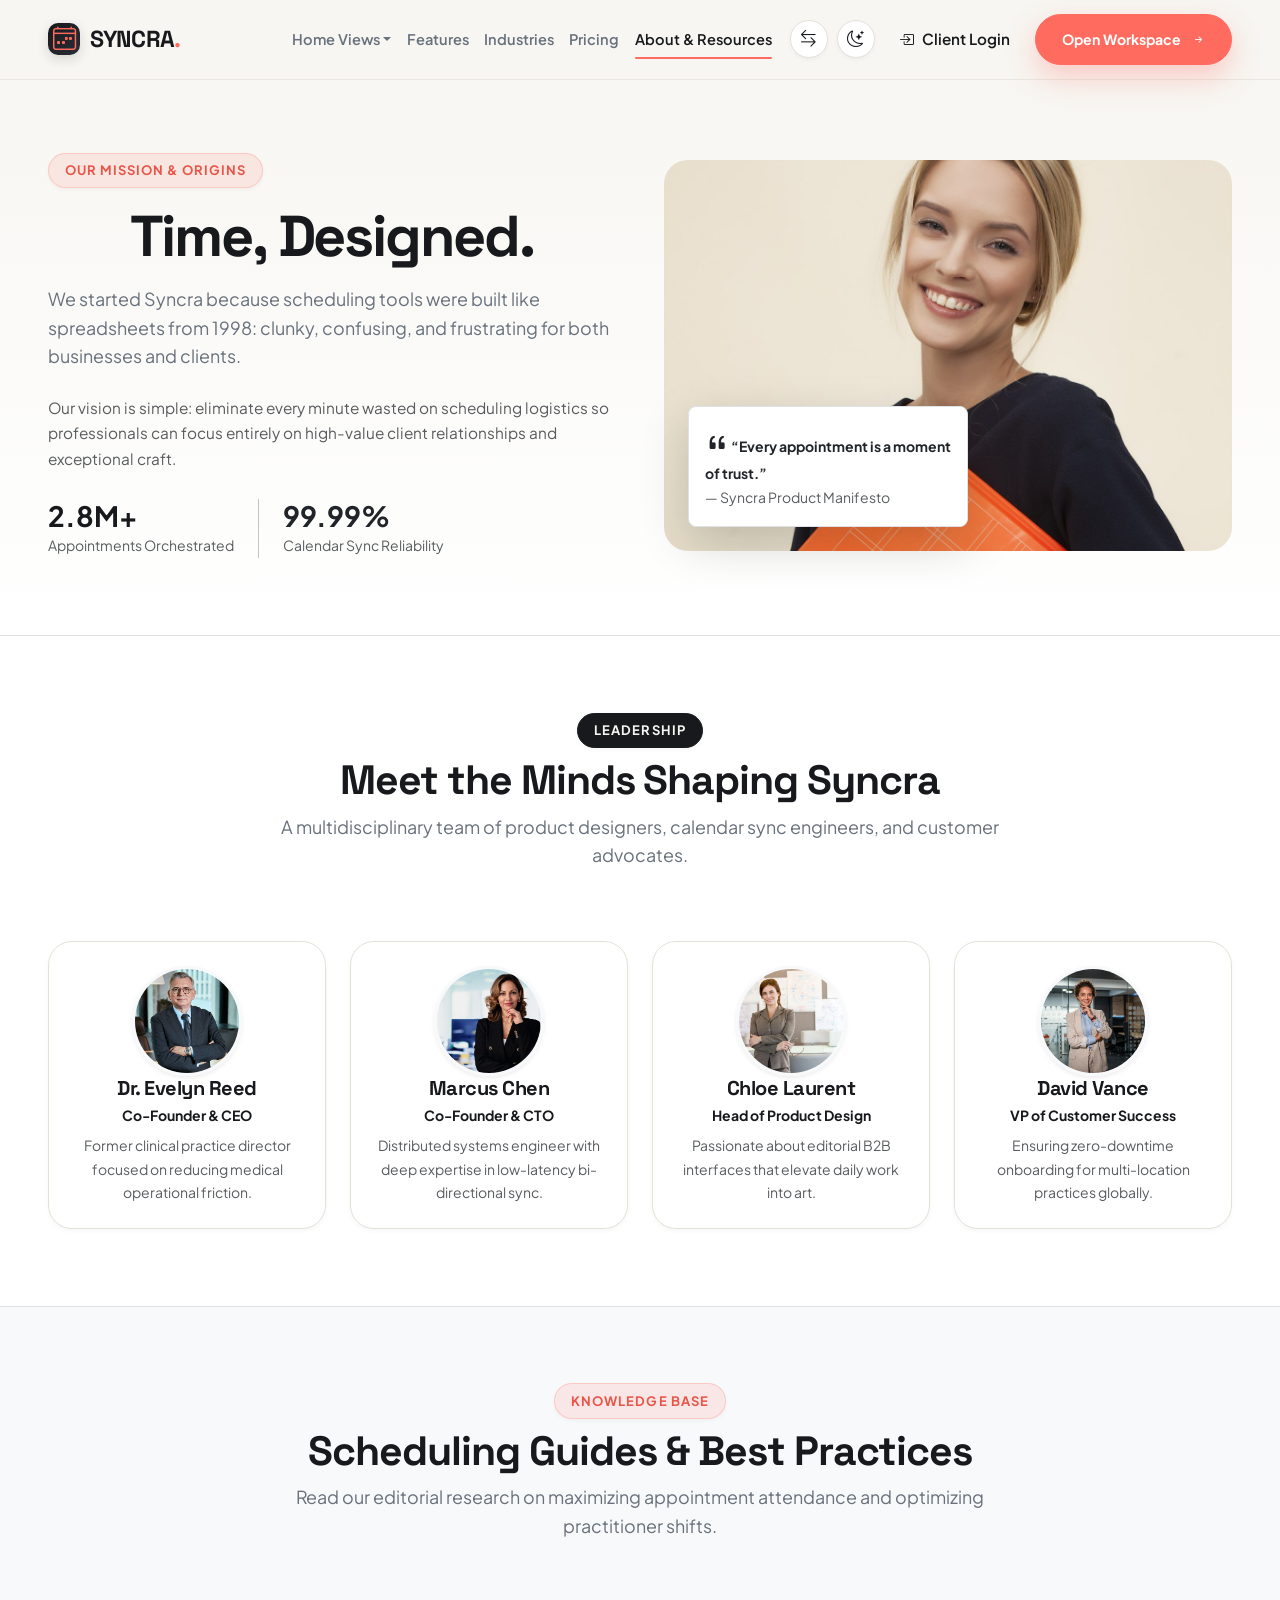
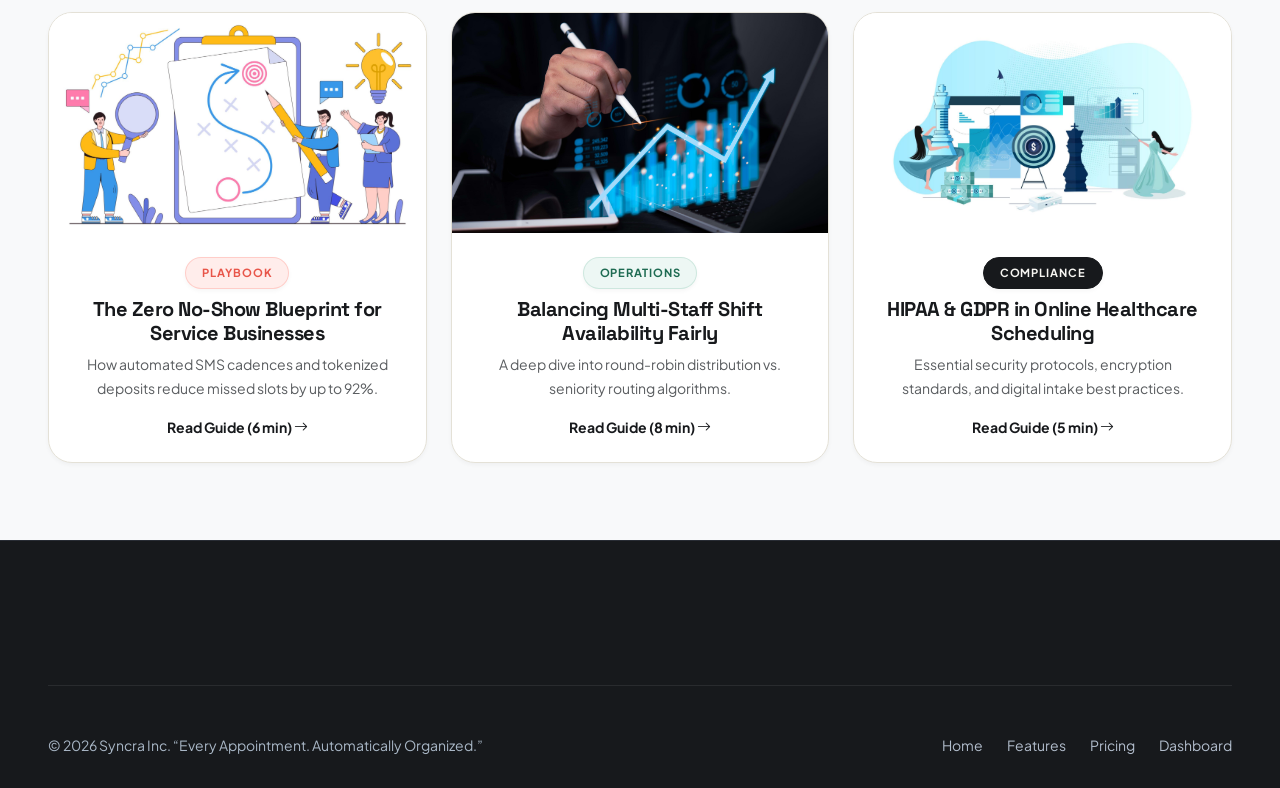
==== about.html @ 00c50120 "Update complete responsive design, fixed navbar, dark mode contrast fixes, and sleek dashboard topba" ====
<!DOCTYPE html>
<html lang="en">
<head>
  <meta charset="UTF-8">
  <meta name="viewport" content="width=device-width, initial-scale=1.0">
  <title>About Us & Resources — Our Story, Leadership & Best Practices | SYNCRA</title>
  <meta name="description" content="Meet the team behind Syncra. Learn how our mission of 'Time, Designed' is transforming appointment management for thousands of businesses worldwide.">
  
  <link rel="preconnect" href="https://fonts.googleapis.com">
  <link rel="preconnect" href="https://fonts.gstatic.com" crossorigin>
  <link href="https://fonts.googleapis.com/css2?family=Plus+Jakarta+Sans:wght@300;400;500;600;700;800&family=Space+Grotesk:wght@500;600;700&display=swap" rel="stylesheet">
  
  <link href="https://cdn.jsdelivr.net/npm/bootstrap@5.3.3/dist/css/bootstrap.min.css" rel="stylesheet">
  <link rel="stylesheet" href="https://cdn.jsdelivr.net/npm/bootstrap-icons@1.11.3/font/bootstrap-icons.min.css">
  <link rel="stylesheet" href="https://unpkg.com/aos@2.3.1/dist/aos.css">
  <link rel="stylesheet" href="css/style.css">
</head>
<body>

  <!-- Site Header (<= 1024px: Logo + Hamburger Only) -->
  <header class="site-header">
    <div class="container-fluid px-3 px-lg-4 px-xl-5 header-container">
      <a href="index.html" class="brand-logo">
        <div class="logo-icon"><i class="bi bi-calendar4-week"></i></div>
        <span>SYNCRA<span class="dot">.</span></span>
      </a>

      <div class="desktop-nav-wrap">
        <nav>
          <ul class="desktop-nav-links">
            <li class="dropdown">
              <a href="index.html" class="dropdown-toggle" data-bs-toggle="dropdown" aria-expanded="false">
                Home Views
              </a>
              <ul class="dropdown-menu shadow border-0 rounded-3 p-2">
                <li><a class="dropdown-item py-2 fw-semibold" href="index.html"><i class="bi bi-layout-text-window-reverse me-2"></i> Home 1 — Classic SaaS</a></li>
                <li><a class="dropdown-item py-2 fw-semibold" href="home-2.html"><i class="bi bi-cpu-fill me-2"></i> Home 2 — AI Autonomous</a></li>
              </ul>
            </li>
            <li><a href="features.html">Features</a></li>
            <li><a href="industries.html">Industries</a></li>
            <li><a href="pricing.html">Pricing</a></li>
            <li><a href="about.html" class="active">About & Resources</a></li>
          </ul>
        </nav>
        <div class="desktop-actions">
          <!-- RTL Direction Switcher -->
          <button class="nav-tool-btn rtl-toggle-btn" title="Toggle RTL / LTR Direction" aria-label="Toggle RTL">
            <i class="bi bi-arrow-left-right"></i>
          </button>
          <!-- Theme Dark/Light Switcher -->
          <button class="nav-tool-btn theme-toggle-btn" title="Toggle Light / Dark Mode" aria-label="Toggle Theme">
            <i class="bi bi-moon-stars"></i>
          </button>

          <a href="login.html" class="btn-krono-ghost"><i class="bi bi-box-arrow-in-right"></i> Client Login</a>
          <a href="dashboard.html" class="btn-krono-primary">Open Workspace <i class="bi bi-arrow-right-short"></i></a>
        </div>
      </div>

      <button class="hamburger-toggle" id="openMobileNav" aria-label="Open Navigation Menu">
        <i class="bi bi-list fs-4"></i>
      </button>
    </div>
  </header>

  <!-- Mobile Drawer -->
  <div class="mobile-drawer-overlay" id="mobileNavOverlay"></div>
  <div class="mobile-drawer" id="mobileNavDrawer">
    <div class="mobile-drawer-header">
      <a href="index.html" class="brand-logo">
        <div class="logo-icon"><i class="bi bi-calendar4-week"></i></div>
        <span>SYNCRA<span class="dot">.</span></span>
      </a>
      <div class="d-flex align-items-center gap-2">
        <button class="nav-tool-btn rtl-toggle-btn" title="Toggle RTL" aria-label="Toggle RTL">
          <i class="bi bi-arrow-left-right"></i>
        </button>
        <button class="nav-tool-btn theme-toggle-btn" title="Toggle Theme" aria-label="Toggle Theme">
          <i class="bi bi-moon-stars"></i>
        </button>
        <button class="mobile-drawer-close" id="closeMobileNav"><i class="bi bi-x-lg"></i></button>
      </div>
    </div>

    <ul class="mobile-nav-list">
      <li><a href="index.html" class="mobile-nav-link"><span><i class="bi bi-layout-text-window-reverse me-2"></i> Home 1 (Classic)</span><i class="bi bi-chevron-right text-muted"></i></a></li>
      <li><a href="home-2.html" class="mobile-nav-link"><span><i class="bi bi-cpu-fill me-2 text-coral"></i> Home 2 (AI Autonomous)</span><span class="badge bg-danger rounded-pill">New</span></a></li>
      <li><a href="features.html" class="mobile-nav-link"><span><i class="bi bi-stars me-2"></i> Features</span><i class="bi bi-chevron-right text-muted"></i></a></li>
      <li><a href="industries.html" class="mobile-nav-link"><span><i class="bi bi-building me-2"></i> Industries</span><i class="bi bi-chevron-right text-muted"></i></a></li>
      <li><a href="pricing.html" class="mobile-nav-link"><span><i class="bi bi-tag me-2"></i> Pricing Plans</span><i class="bi bi-chevron-right text-muted"></i></a></li>
      <li><a href="about.html" class="mobile-nav-link active"><span><i class="bi bi-info-circle me-2"></i> About & Resources</span><i class="bi bi-chevron-right text-muted"></i></a></li>
      <li><a href="login.html" class="mobile-nav-link"><span><i class="bi bi-box-arrow-in-right me-2 text-primary"></i> Client / Staff Login</span><i class="bi bi-chevron-right text-muted"></i></a></li>
      <li><a href="register.html" class="mobile-nav-link"><span><i class="bi bi-person-plus-fill me-2 text-coral"></i> Register Practice</span><span class="badge bg-success rounded-pill">Free Trial</span></a></li>
      <li><a href="dashboard.html" class="mobile-nav-link"><span><i class="bi bi-grid-1x2-fill me-2 text-coral"></i> Business Dashboard</span><span class="badge bg-danger rounded-pill">Live App</span></a></li>
    </ul>

    <div class="mobile-drawer-actions">
      <a href="register.html" class="btn-krono-primary w-100 text-center">Start 14-Day Free Trial <i class="bi bi-arrow-right"></i></a>
      <a href="login.html" class="btn-krono-dark w-100 text-center"><i class="bi bi-box-arrow-in-right"></i> Client Sign In</a>
    </div>
  </div>

  <!-- Hero Story Header -->
  <section class="section-py position-relative overflow-hidden" style="background: linear-gradient(180deg, #F7F6F2 0%, #FFFFFF 100%);">
    <div class="container position-relative" style="z-index: 2;">
      <div class="row align-items-center g-5">
        <div class="col-lg-6" data-aos="fade-right">
          <div class="badge-tag coral mb-3">Our Mission & Origins</div>
          <h1 class="display-hero mb-3">Time, Designed.</h1>
          <p class="lead-lg mb-4">
            We started Syncra because scheduling tools were built like spreadsheets from 1998: clunky, confusing, and frustrating for both businesses and clients.
          </p>
          <p class="text-muted">
            Our vision is simple: eliminate every minute wasted on scheduling logistics so professionals can focus entirely on high-value client relationships and exceptional craft.
          </p>
          <div class="d-flex align-items-center gap-4 pt-2">
            <div>
              <div class="h3 fw-bold text-coral mb-0">2.8M+</div>
              <small class="text-muted">Appointments Orchestrated</small>
            </div>
            <div class="vr"></div>
            <div>
              <div class="h3 fw-bold text-dark mb-0">99.99%</div>
              <small class="text-muted">Calendar Sync Reliability</small>
            </div>
          </div>
        </div>

        <div class="col-lg-6" data-aos="fade-left">
          <div class="position-relative">
            <img src="image/home-hero-concierge.jpg" alt="Syncra Story" class="story-hero-img shadow-xl">
            <div class="position-absolute bottom-0 start-0 m-4 p-3 bg-white rounded-3 shadow-lg border" style="max-width: 280px;">
              <div class="fw-bold small text-dark"><i class="bi bi-quote text-coral fs-4"></i> “Every appointment is a moment of trust.”</div>
              <small class="text-muted">— Syncra Product Manifesto</small>
            </div>
          </div>
        </div>
      </div>
    </div>
  </section>

  <!-- Leadership & Team -->
  <section class="section-py bg-white border-top border-bottom">
    <div class="container">
      <div class="row text-center justify-content-center section-title-wrap">
        <div class="col-lg-8" data-aos="fade-up">
          <div class="badge-tag dark mb-2">Leadership</div>
          <h2 class="display-title">Meet the Minds Shaping Syncra</h2>
          <p class="lead-lg">A multidisciplinary team of product designers, calendar sync engineers, and customer advocates.</p>
        </div>
      </div>

      <div class="row g-4">
        <!-- Leader 1 -->
        <div class="col-md-6 col-lg-3" data-aos="fade-up" data-aos-delay="100">
          <div class="card-krono text-center p-4 h-100">
            <img src="image/Leadership Portraits.jpg" class="team-avatar-lg border border-3 border-light shadow-sm" alt="Dr. Evelyn Reed">
            <h5 class="fw-bold mb-1">Dr. Evelyn Reed</h5>
            <div class="text-coral small fw-bold mb-2">Co-Founder & CEO</div>
            <p class="small text-muted mb-0">Former clinical practice director focused on reducing medical operational friction.</p>
          </div>
        </div>

        <!-- Leader 2 -->
        <div class="col-md-6 col-lg-3" data-aos="fade-up" data-aos-delay="200">
          <div class="card-krono text-center p-4 h-100">
            <img src="image/Leadership Portraits1.jpg" class="team-avatar-lg border border-3 border-light shadow-sm" alt="Marcus Chen">
            <h5 class="fw-bold mb-1">Marcus Chen</h5>
            <div class="text-coral small fw-bold mb-2">Co-Founder & CTO</div>
            <p class="small text-muted mb-0">Distributed systems engineer with deep expertise in low-latency bi-directional sync.</p>
          </div>
        </div>

        <!-- Leader 3 -->
        <div class="col-md-6 col-lg-3" data-aos="fade-up" data-aos-delay="300">
          <div class="card-krono text-center p-4 h-100">
            <img src="image/Leadership Portraits2.jpg" class="team-avatar-lg border border-3 border-light shadow-sm" alt="Chloe Laurent">
            <h5 class="fw-bold mb-1">Chloe Laurent</h5>
            <div class="text-coral small fw-bold mb-2">Head of Product Design</div>
            <p class="small text-muted mb-0">Passionate about editorial B2B interfaces that elevate daily work into art.</p>
          </div>
        </div>

        <!-- Leader 4 -->
        <div class="col-md-6 col-lg-3" data-aos="fade-up" data-aos-delay="400">
          <div class="card-krono text-center p-4 h-100">
            <img src="image/Leadership Portraits4.jpg" class="team-avatar-lg border border-3 border-light shadow-sm" alt="David Vance">
            <h5 class="fw-bold mb-1">David Vance</h5>
            <div class="text-coral small fw-bold mb-2">VP of Customer Success</div>
            <p class="small text-muted mb-0">Ensuring zero-downtime onboarding for multi-location practices globally.</p>
          </div>
        </div>
      </div>
    </div>
  </section>

  <!-- Scheduling Guides & Resources -->
  <section class="section-py bg-light">
    <div class="container">
      <div class="row text-center justify-content-center section-title-wrap">
        <div class="col-lg-8" data-aos="fade-up">
          <div class="badge-tag coral mb-2">Knowledge Base</div>
          <h2 class="display-title">Scheduling Guides & Best Practices</h2>
          <p class="lead-lg">Read our editorial research on maximizing appointment attendance and optimizing practitioner shifts.</p>
        </div>
      </div>

      <div class="row g-4">
        <!-- Guide 1 -->
        <div class="col-lg-4 col-md-6" data-aos="fade-up" data-aos-delay="100">
          <div class="card-krono p-0 h-100 overflow-hidden">
            <img src="image/Article Thumbnails.jpg" class="article-card-img" alt="Article">
            <div class="p-4 d-flex flex-column flex-grow-1">
              <span class="badge-tag coral mb-2" style="font-size: 0.7rem; align-self: flex-start;">Playbook</span>
              <h5 class="fw-bold mb-2">The Zero No-Show Blueprint for Service Businesses</h5>
              <p class="small text-muted mb-3">How automated SMS cadences and tokenized deposits reduce missed slots by up to 92%.</p>
              <a href="#" class="fw-bold text-coral small mt-auto">Read Guide (6 min) <i class="bi bi-arrow-right"></i></a>
            </div>
          </div>
        </div>

        <!-- Guide 2 -->
        <div class="col-lg-4 col-md-6" data-aos="fade-up" data-aos-delay="200">
          <div class="card-krono p-0 h-100 overflow-hidden">
            <img src="image/Article Thumbnailscs.jpg" class="article-card-img" alt="Article">
            <div class="p-4 d-flex flex-column flex-grow-1">
              <span class="badge-tag mint mb-2" style="font-size: 0.7rem; align-self: flex-start;">Operations</span>
              <h5 class="fw-bold mb-2">Balancing Multi-Staff Shift Availability Fairly</h5>
              <p class="small text-muted mb-3">A deep dive into round-robin distribution vs. seniority routing algorithms.</p>
              <a href="#" class="fw-bold text-coral small mt-auto">Read Guide (8 min) <i class="bi bi-arrow-right"></i></a>
            </div>
          </div>
        </div>

        <!-- Guide 3 -->
        <div class="col-lg-4 col-md-6" data-aos="fade-up" data-aos-delay="300">
          <div class="card-krono p-0 h-100 overflow-hidden">
            <img src="image/Article Thumbnailsw.jpg" class="article-card-img" alt="Article">
            <div class="p-4 d-flex flex-column flex-grow-1">
              <span class="badge-tag dark mb-2" style="font-size: 0.7rem; align-self: flex-start;">Compliance</span>
              <h5 class="fw-bold mb-2">HIPAA & GDPR in Online Healthcare Scheduling</h5>
              <p class="small text-muted mb-3">Essential security protocols, encryption standards, and digital intake best practices.</p>
              <a href="#" class="fw-bold text-coral small mt-auto">Read Guide (5 min) <i class="bi bi-arrow-right"></i></a>
            </div>
          </div>
        </div>
      </div>
    </div>
  </section>

  <!-- Footer -->
  <footer class="site-footer">
    <div class="container">
      <div class="footer-bottom">
        <div>© 2026 Syncra Inc. “Every Appointment. Automatically Organized.”</div>
        <div class="d-flex gap-4">
          <a href="index.html">Home</a>
          <a href="features.html">Features</a>
          <a href="pricing.html">Pricing</a>
          <a href="dashboard.html">Dashboard</a>
        </div>
      </div>
    </div>
  </footer>

  <script src="https://cdn.jsdelivr.net/npm/bootstrap@5.3.3/dist/js/bootstrap.bundle.min.js"></script>
  <script src="https://unpkg.com/aos@2.3.1/dist/aos.js"></script>
  <script src="js/main.js"></script>
  <script>AOS.init({ duration: 800, once: true });</script>
</body>
</html>
---- css/style.css ----
/* ==========================================================================
   SYNCRA / KRONO - "Time, Designed." SaaS Design System & Styles
   Palette:
   --color-ink: #17191C
   --color-ivory: #F7F6F2
   --color-coral: #FF6B5F
   --color-slate: #68717C
   --color-mint: #B9DED1
   ========================================================================== */

@import url('https://fonts.googleapis.com/css2?family=Plus+Jakarta+Sans:ital,wght@0,300;0,400;0,500;0,600;0,700;0,800;1,400;600&family=Space+Grotesk:wght@500;600;700&display=swap');

:root {
  --font-sans: 'Plus Jakarta Sans', -apple-system, BlinkMacSystemFont, "Segoe UI", Roboto, sans-serif;
  --font-heading: 'Space Grotesk', var(--font-sans);

  --color-ink: #17191C;
  --color-ink-rgb: 23, 25, 28;
  --color-ink-pure: #0E1012;
  --color-ivory: #F7F6F2;
  --color-ivory-rgb: 247, 246, 242;
  --color-ivory-light: #FBFBF9;
  --color-ivory-dark: #EBE8DE;
  --color-coral: #FF6B5F;
  --color-coral-rgb: 255, 107, 95;
  --color-coral-hover: #E85549;
  --color-coral-soft: rgba(255, 107, 95, 0.12);
  --color-slate: #68717C;
  --color-slate-rgb: 104, 113, 124;
  --color-slate-light: #9AA3AF;
  --color-slate-dark: #22262B;
  --color-mint: #B9DED1;
  --color-mint-rgb: 185, 222, 209;
  --color-mint-dark: #1E6B52;
  --color-mint-soft: rgba(185, 222, 209, 0.25);
  --color-lavender: #DDD6FE;
  --color-lavender-dark: #5B21B6;
  --color-surface: #FFFFFF;
  --color-surface-trans: rgba(255, 255, 255, 0.85);
  --color-border: #E4E1D7;
  --color-border-subtle: #EFECE3;
  --color-border-dark: #2C3038;

  --shadow-sm: 0 2px 4px rgba(23, 25, 28, 0.04);
  --shadow-md: 0 8px 24px rgba(23, 25, 28, 0.06);
  --shadow-lg: 0 16px 40px rgba(23, 25, 28, 0.09);
  --shadow-xl: 0 24px 60px rgba(23, 25, 28, 0.12);
  --shadow-coral: 0 12px 30px rgba(255, 107, 95, 0.32);

  --radius-xs: 6px;
  --radius-sm: 10px;
  --radius-md: 16px;
  --radius-lg: 24px;
  --radius-xl: 32px;
  --radius-pill: 9999px;

  --transition-fast: 0.18s cubic-bezier(0.16, 1, 0.3, 1);
  --transition-normal: 0.28s cubic-bezier(0.16, 1, 0.3, 1);
  --transition-smooth: 0.45s cubic-bezier(0.16, 1, 0.3, 1);
}

/* ==========================================================================
   DARK THEME SYSTEM (All Cards & Backgrounds Deep Solid Black with Crisp Contrast)
   ========================================================================== */
[data-theme="dark"] {
  --color-ink: #FFFFFF;
  --color-ink-pure: #FFFFFF;
  --color-ivory: #0A0C0E;
  --color-ivory-light: #121417;
  --color-ivory-dark: #1A1D22;
  --color-surface: #14171A;
  --color-surface-trans: rgba(20, 23, 26, 0.92);
  --color-border: #2C313A;
  --color-border-subtle: #22262E;
  --color-slate: #9EABB8;
  --color-slate-light: #7B8794;
  --color-slate-dark: #0A0C0E;
  --shadow-md: 0 8px 24px rgba(0, 0, 0, 0.6);
  --shadow-xl: 0 24px 60px rgba(0, 0, 0, 0.8);
}

[data-theme="dark"] body {
  background-color: #0A0C0E !important;
  color: #FFFFFF !important;
}

[data-theme="dark"] h1,
[data-theme="dark"] h2,
[data-theme="dark"] h3,
[data-theme="dark"] h4,
[data-theme="dark"] h5,
[data-theme="dark"] h6,
[data-theme="dark"] .display-hero,
[data-theme="dark"] .display-title,
[data-theme="dark"] .h1,
[data-theme="dark"] .h2,
[data-theme="dark"] .h3,
[data-theme="dark"] .h4,
[data-theme="dark"] .h5,
[data-theme="dark"] .h6 {
  color: #FFFFFF !important;
}

[data-theme="dark"] p,
[data-theme="dark"] .lead-lg,
[data-theme="dark"] .lead {
  color: #9EABB8 !important;
}

[data-theme="dark"] .text-dark,
[data-theme="dark"] .fw-bold.text-dark,
[data-theme="dark"] [class*="text-dark"] {
  color: #FFFFFF !important;
}

[data-theme="dark"] .text-muted,
[data-theme="dark"] small.text-muted,
[data-theme="dark"] span.text-muted {
  color: #8E9BAE !important;
}

[data-theme="dark"] [style*="color: #17191C"],
[data-theme="dark"] [style*="color:#17191C"],
[data-theme="dark"] [style*="color: #0E1012"],
[data-theme="dark"] [style*="color: rgb(23, 25, 28)"],
[data-theme="dark"] [style*="color:rgb(23, 25, 28)"] {
  color: #FFFFFF !important;
}

[data-theme="dark"] .bg-white {
  background-color: #0E1012 !important;
}
[data-theme="dark"] .bg-light {
  background-color: #14171A !important;
}
[data-theme="dark"] .border-top,
[data-theme="dark"] .border-bottom,
[data-theme="dark"] .border {
  border-color: #242932 !important;
}

/* All Cards in Dark Mode */
[data-theme="dark"] .card-krono,
[data-theme="dark"] .stat-box,
[data-theme="dark"] .pipeline-step-card,
[data-theme="dark"] .resource-card,
[data-theme="dark"] .pricing-card,
[data-theme="dark"] .auth-card,
[data-theme="dark"] .register-card,
[data-theme="dark"] .custom-modal-dialog,
[data-theme="dark"] .dash-table-card,
[data-theme="dark"] .kpi-card,
[data-theme="dark"] .staff-card,
[data-theme="dark"] .interactive-conflict-box,
[data-theme="dark"] .hero-schedule-board,
[data-theme="dark"] .industry-preview-window {
  background-color: #14171A !important;
  border-color: #2C313A !important;
  color: #FFFFFF !important;
  box-shadow: 0 12px 35px rgba(0, 0, 0, 0.6) !important;
}

[data-theme="dark"] .home2-hero {
  background: radial-gradient(circle at 50% -20%, rgba(255, 107, 95, 0.15) 0%, rgba(10, 12, 14, 1) 70%) !important;
}

[data-theme="dark"] .preview-window-topbar {
  background-color: #1A1D22 !important;
  border-color: #2C313A !important;
  color: #FFFFFF !important;
}

/* Schedule Board Slots */
[data-theme="dark"] .slot-block.booked {
  background-color: #1E232A !important;
  border-color: #2C313A !important;
  color: #FFFFFF !important;
}
[data-theme="dark"] .slot-block.booked div {
  color: #FFFFFF !important;
}
[data-theme="dark"] .slot-block.meeting {
  background: rgba(99, 102, 241, 0.18) !important;
  border-color: rgba(99, 102, 241, 0.4) !important;
  color: #C7D2FE !important;
}
[data-theme="dark"] .slot-block.meeting div {
  color: #C7D2FE !important;
}
[data-theme="dark"] .slot-block.confirmed {
  background: rgba(30, 107, 82, 0.25) !important;
  border-color: rgba(42, 133, 103, 0.55) !important;
  color: #B9DED1 !important;
}
[data-theme="dark"] .slot-block.confirmed div {
  color: #B9DED1 !important;
}
[data-theme="dark"] .slot-block.available {
  background-color: #14171A !important;
}
[data-theme="dark"] .live-time-indicator {
  background-color: #1A1D22 !important;
  border-color: #2C313A !important;
  color: #FFFFFF !important;
}

/* Pipeline Cards */
[data-theme="dark"] .step-number-pill {
  background-color: #1A1D22 !important;
  border-color: #2C313A !important;
  color: #FFFFFF !important;
}
[data-theme="dark"] .step-icon-wrap {
  background-color: #1A1D22 !important;
  color: #FF6B5F !important;
}

/* Industry Selector & Service Cards */
[data-theme="dark"] .industry-tab-btn {
  background-color: #14171A !important;
  border-color: #2C313A !important;
  color: #C2CDD8 !important;
}
[data-theme="dark"] .industry-tab-btn:hover {
  color: #FFFFFF !important;
  border-color: #FF6B5F !important;
}
[data-theme="dark"] .industry-tab-btn.active {
  background-color: #FF6B5F !important;
  color: #FFFFFF !important;
  border-color: #FF6B5F !important;
}
[data-theme="dark"] .industry-preview-window .p-4 {
  background-color: #14171A !important;
}
[data-theme="dark"] .industry-service-row {
  background-color: #1A1D22 !important;
  border-color: #2C313A !important;
  color: #FFFFFF !important;
}
[data-theme="dark"] .industry-service-row div {
  color: #FFFFFF !important;
}

/* Pricing Cards & Switches */
[data-theme="dark"] .pricing-switch-wrap {
  background-color: #1A1D22 !important;
  border-color: #2C313A !important;
}
[data-theme="dark"] .pricing-switch-btn {
  color: #9EABB8 !important;
}
[data-theme="dark"] .pricing-switch-btn.active {
  background-color: #FF6B5F !important;
  color: #FFFFFF !important;
}
[data-theme="dark"] .pricing-price {
  color: #FFFFFF !important;
}
[data-theme="dark"] .pricing-period {
  color: #9EABB8 !important;
}
[data-theme="dark"] .stat-number {
  color: #FFFFFF !important;
}

/* Tables & Comparison Matrix */
[data-theme="dark"] .table {
  color: #E2E8F0 !important;
  border-color: #242932 !important;
}
[data-theme="dark"] .table th,
[data-theme="dark"] .table thead th,
[data-theme="dark"] .table-light th,
[data-theme="dark"] .table-custom th {
  background-color: #1A1D22 !important;
  color: #FFFFFF !important;
  border-color: #2C313A !important;
}
[data-theme="dark"] .table td,
[data-theme="dark"] .table-custom td {
  border-color: #242932 !important;
  color: #E2E8F0 !important;
  background-color: transparent !important;
}
[data-theme="dark"] .table-hover tbody tr:hover td,
[data-theme="dark"] .table-custom tr:hover td {
  background-color: #1F242C !important;
}

/* Accordions */
[data-theme="dark"] .accordion-item {
  background-color: #14171A !important;
  border-color: #2C313A !important;
}
[data-theme="dark"] .accordion-button {
  background-color: #14171A !important;
  color: #FFFFFF !important;
}
[data-theme="dark"] .accordion-button:not(.collapsed) {
  background-color: #1A1D22 !important;
  color: #FF6B5F !important;
}
[data-theme="dark"] .accordion-body {
  color: #9EABB8 !important;
}

/* Form Controls & Inputs */
[data-theme="dark"] .form-control,
[data-theme="dark"] .form-select,
[data-theme="dark"] .input-group-text {
  background-color: #1A1D22 !important;
  border-color: #2C313A !important;
  color: #FFFFFF !important;
}
[data-theme="dark"] .form-control:focus,
[data-theme="dark"] .form-select:focus {
  border-color: #FF6B5F !important;
  box-shadow: 0 0 0 3px rgba(255, 107, 95, 0.25) !important;
}

/* Integrations & Badges */
[data-theme="dark"] .integration-badge {
  background-color: #14171A !important;
  border-color: #2C313A !important;
  color: #FFFFFF !important;
}
[data-theme="dark"] .badge-tag {
  background-color: #1A1D22 !important;
  border-color: #2C313A !important;
  color: #FFFFFF !important;
}
[data-theme="dark"] .badge-tag.coral {
  background-color: rgba(255, 107, 95, 0.18) !important;
  border-color: rgba(255, 107, 95, 0.4) !important;
  color: #FF6B5F !important;
}
[data-theme="dark"] .badge-tag.mint {
  background-color: rgba(185, 222, 209, 0.15) !important;
  border-color: rgba(185, 222, 209, 0.35) !important;
  color: #B9DED1 !important;
}

/* Header & Mobile Drawer in Dark Mode */
[data-theme="dark"] .site-header {
  background-color: rgba(10, 12, 14, 0.94) !important;
  border-bottom-color: #242932 !important;
}
[data-theme="dark"] .site-header.scrolled {
  background-color: rgba(20, 23, 26, 0.98) !important;
}
[data-theme="dark"] .desktop-nav-links a {
  color: #9EABB8 !important;
}
[data-theme="dark"] .desktop-nav-links a:hover,
[data-theme="dark"] .desktop-nav-links a.active {
  color: #FFFFFF !important;
}
[data-theme="dark"] .mobile-drawer {
  background-color: #0A0C0E !important;
  border-left: 1px solid #242932 !important;
}
[data-theme="dark"] .mobile-nav-link {
  background-color: #14171A !important;
  border-color: #242932 !important;
  color: #FFFFFF !important;
}
[data-theme="dark"] .mobile-nav-link:hover,
[data-theme="dark"] .mobile-nav-link.active {
  background-color: var(--color-coral) !important;
  color: #FFFFFF !important;
}

/* Tool Buttons & Modals */
[data-theme="dark"] .nav-tool-btn {
  background-color: #14171A !important;
  border-color: #2C313A !important;
  color: #FFFFFF !important;
}
[data-theme="dark"] .nav-tool-btn:hover {
  border-color: #FF6B5F !important;
  color: #FF6B5F !important;
}
[data-theme="dark"] .btn-krono-outline {
  color: #FFFFFF !important;
  border-color: #3E4450 !important;
}
[data-theme="dark"] .btn-krono-outline:hover {
  background-color: #1F242C !important;
  border-color: #FFFFFF !important;
}
[data-theme="dark"] .btn-krono-ghost {
  color: #E2E8F0 !important;
}
[data-theme="dark"] .btn-krono-ghost:hover {
  background-color: rgba(255, 255, 255, 0.08) !important;
  color: var(--color-coral) !important;
}
[data-theme="dark"] .dropdown-menu {
  background-color: #14171A !important;
  border: 1px solid #2C313A !important;
}
[data-theme="dark"] .dropdown-item {
  color: #E2E8F0 !important;
}
[data-theme="dark"] .dropdown-item:hover {
  background-color: #1F242C !important;
  color: var(--color-coral) !important;
}

[data-theme="dark"] .auth-container,
[data-theme="dark"] .register-container {
  background-color: #0A0C0E !important;
}
[data-theme="dark"] .auth-role-tabs {
  background-color: #0E1012 !important;
  border-color: #2C313A !important;
}
[data-theme="dark"] .auth-role-tab {
  color: #9EABB8 !important;
}
[data-theme="dark"] .auth-role-tab.active {
  background-color: #FF6B5F !important;
  color: #FFFFFF !important;
}
[data-theme="dark"] .btn-social-auth {
  background-color: #1A1D22 !important;
  border-color: #2C313A !important;
  color: #FFFFFF !important;
}
[data-theme="dark"] .btn-social-auth:hover {
  background-color: #242932 !important;
}
[data-theme="dark"] .ai-radar-pill {
  background-color: #14171A !important;
  border-color: #2C313A !important;
  color: #FFFFFF !important;
}
[data-theme="dark"] .custom-modal-dialog .bg-light {
  background-color: #1A1D22 !important;
  border-color: #2C313A !important;
}
[data-theme="dark"] .custom-modal-dialog .bg-light span,
[data-theme="dark"] .custom-modal-dialog .bg-light div {
  color: #FFFFFF !important;
}
[data-theme="dark"] header.py-3.border-bottom.bg-white,
[data-theme="dark"] footer.py-3.border-top.bg-white {
  background-color: #0E1012 !important;
  border-color: #242932 !important;
  color: #9EABB8 !important;
}

/* ==========================================================================
   RTL SYSTEM (dir="rtl")
   ========================================================================== */
[dir="rtl"] {
  direction: rtl;
  text-align: right;
}

[dir="rtl"] .dropdown-menu {
  text-align: right;
}
[dir="rtl"] .desktop-nav-links,
[dir="rtl"] .desktop-actions,
[dir="rtl"] .header-container {
  flex-direction: row;
}
[dir="rtl"] .desktop-nav-links a.active::after {
  left: auto;
  right: 0;
}
[dir="rtl"] .bi-chevron-right::before {
  content: "\f284"; /* chevron-left */
}
[dir="rtl"] .bi-arrow-right::before {
  content: "\f12f"; /* arrow-left */
}
[dir="rtl"] .bi-arrow-right-short::before {
  content: "\f12d"; /* arrow-left-short */
}
[dir="rtl"] .me-2 {
  margin-left: 0.5rem !important;
  margin-right: 0 !important;
}
[dir="rtl"] .me-3 {
  margin-left: 1rem !important;
  margin-right: 0 !important;
}
[dir="rtl"] .ms-1 {
  margin-right: 0.25rem !important;
  margin-left: 0 !important;
}
[dir="rtl"] .text-end {
  text-align: left !important;
}

/* ==========================================================================
   RESET & BASE STYLES
   ========================================================================== */
*, *::before, *::after {
  box-sizing: border-box;
}

html {
  scroll-behavior: smooth;
  font-size: 16px;
  overflow-x: hidden;
}

body {
  font-family: var(--font-sans);
  background-color: var(--color-ivory);
  color: var(--color-ink);
  line-height: 1.6;
  overflow-x: hidden;
  width: 100%;
  max-width: 100%;
  margin: 0;
  padding: 0;
  -webkit-font-smoothing: antialiased;
  -moz-osx-font-smoothing: grayscale;
  transition: background-color var(--transition-fast), color var(--transition-fast);
}

body:not(.dashboard-body) {
  padding-top: clamp(66px, 6vw, 76px);
}

.container {
  width: 100%;
  max-width: 1240px;
  margin-left: auto;
  margin-right: auto;
  padding-left: clamp(1rem, 2.5vw, 1.75rem);
  padding-right: clamp(1rem, 2.5vw, 1.75rem);
}

h1, h2, h3, h4, h5, h6 {
  font-family: var(--font-heading);
  color: var(--color-ink);
  font-weight: 700;
  letter-spacing: -0.025em;
  line-height: 1.2;
  word-break: break-word;
}

p {
  color: var(--color-slate);
  margin-bottom: 1.25rem;
  font-size: clamp(0.9rem, 1.2vw, 1rem);
  line-height: 1.65;
}

a {
  color: var(--color-ink);
  text-decoration: none;
  transition: color var(--transition-fast);
}
a:hover {
  color: var(--color-coral);
}

img {
  max-width: 100%;
  height: auto;
  display: block;
}

/* ==========================================================================
   NAVBAR CONTROLS (RTL & THEME TOGGLE BUTTONS)
   ========================================================================== */
.nav-tool-btn {
  width: 38px;
  height: 38px;
  border-radius: 50%;
  background: var(--color-surface);
  border: 1px solid var(--color-border);
  color: var(--color-ink);
  display: inline-flex;
  align-items: center;
  justify-content: center;
  font-size: 1.05rem;
  cursor: pointer;
  transition: all var(--transition-fast);
  box-shadow: var(--shadow-sm);
  flex-shrink: 0;
}
.nav-tool-btn:hover {
  border-color: var(--color-coral);
  color: var(--color-coral);
  transform: scale(1.06);
}

/* ==========================================================================
   TYPOGRAPHY UTILITIES & BADGES (Proportional Scaling at all Breakpoints)
   ========================================================================== */
.display-hero {
  font-size: clamp(2rem, 4.5vw, 3.75rem);
  font-weight: 800;
  line-height: 1.12;
  letter-spacing: -0.035em;
  word-break: break-word;
}

.display-title {
  font-size: clamp(1.65rem, 3.2vw, 2.65rem);
  font-weight: 800;
  line-height: 1.18;
  letter-spacing: -0.025em;
  word-break: break-word;
}

.lead-lg {
  font-size: clamp(0.98rem, 1.4vw, 1.18rem);
  line-height: 1.6;
  color: var(--color-slate);
}

.badge-tag {
  display: inline-flex;
  align-items: center;
  gap: 0.5rem;
  padding: 0.4rem 1rem;
  font-size: 0.8125rem;
  font-weight: 700;
  text-transform: uppercase;
  letter-spacing: 0.08em;
  border-radius: var(--radius-pill);
  background-color: #FFFFFF;
  border: 1px solid var(--color-border);
  color: var(--color-ink);
  box-shadow: var(--shadow-sm);
}
.badge-tag.coral {
  background-color: var(--color-coral-soft);
  border-color: rgba(255, 107, 95, 0.25);
  color: var(--color-coral-hover);
}
.badge-tag.mint {
  background-color: var(--color-mint-soft);
  border-color: rgba(185, 222, 209, 0.6);
  color: var(--color-mint-dark);
}
.badge-tag.dark {
  background-color: var(--color-ink);
  border-color: var(--color-ink);
  color: var(--color-ivory);
}

.badge-pulse {
  width: 8px;
  height: 8px;
  border-radius: 50%;
  background-color: var(--color-coral);
  box-shadow: 0 0 0 0 rgba(255, 107, 95, 0.7);
  animation: pulseBadge 2s infinite;
}

@keyframes pulseBadge {
  0% { transform: scale(0.95); box-shadow: 0 0 0 0 rgba(255, 107, 95, 0.7); }
  70% { transform: scale(1); box-shadow: 0 0 0 8px rgba(255, 107, 95, 0); }
  100% { transform: scale(0.95); box-shadow: 0 0 0 0 rgba(255, 107, 95, 0); }
}

/* ==========================================================================
   BUTTONS & ACTIONS
   ========================================================================== */
.btn-krono-primary {
  display: inline-flex;
  align-items: center;
  justify-content: center;
  gap: 0.65rem;
  background-color: var(--color-coral);
  color: #FFFFFF !important;
  font-weight: 700;
  font-size: 0.95rem;
  padding: 0.85rem 1.75rem;
  border-radius: var(--radius-pill);
  border: 1px solid var(--color-coral);
  box-shadow: var(--shadow-coral);
  transition: all var(--transition-normal);
  cursor: pointer;
  white-space: nowrap;
}
.btn-krono-primary:hover {
  background-color: var(--color-coral-hover);
  border-color: var(--color-coral-hover);
  transform: translateY(-2px);
  box-shadow: 0 16px 36px rgba(255, 107, 95, 0.4);
}
.btn-krono-primary:active {
  transform: translateY(0);
}

.btn-krono-dark {
  display: inline-flex;
  align-items: center;
  justify-content: center;
  gap: 0.65rem;
  background-color: var(--color-ink);
  color: var(--color-ivory) !important;
  font-weight: 600;
  font-size: 0.95rem;
  padding: 0.85rem 1.75rem;
  border-radius: var(--radius-pill);
  border: 1px solid var(--color-ink);
  transition: all var(--transition-normal);
  cursor: pointer;
  white-space: nowrap;
}
.btn-krono-dark:hover {
  background-color: #262B30;
  border-color: #262B30;
  color: #FFFFFF !important;
  transform: translateY(-2px);
  box-shadow: var(--shadow-md);
}

.btn-krono-outline {
  display: inline-flex;
  align-items: center;
  justify-content: center;
  gap: 0.65rem;
  background-color: transparent;
  color: var(--color-ink);
  font-weight: 600;
  font-size: 0.95rem;
  padding: 0.85rem 1.75rem;
  border-radius: var(--radius-pill);
  border: 1px solid var(--color-border);
  transition: all var(--transition-normal);
  cursor: pointer;
  white-space: nowrap;
}
.btn-krono-outline:hover {
  background-color: #FFFFFF;
  border-color: var(--color-ink);
  color: var(--color-ink);
  transform: translateY(-2px);
  box-shadow: var(--shadow-sm);
}

.btn-krono-outline.text-white,
.btn-krono-outline.border-light,
.bg-dark .btn-krono-outline,
.card-krono-dark .btn-krono-outline,
.reminder-flow-container .btn-krono-outline {
  color: #FFFFFF !important;
  border-color: rgba(255, 255, 255, 0.45) !important;
  background-color: transparent;
}
.btn-krono-outline.text-white:hover,
.btn-krono-outline.border-light:hover,
.bg-dark .btn-krono-outline:hover,
.card-krono-dark .btn-krono-outline:hover,
.reminder-flow-container .btn-krono-outline:hover {
  background-color: rgba(255, 255, 255, 0.12) !important;
  border-color: #FFFFFF !important;
  color: #FFFFFF !important;
}

.btn-krono-ghost {
  display: inline-flex;
  align-items: center;
  justify-content: center;
  gap: 0.5rem;
  background-color: transparent;
  color: var(--color-ink);
  font-weight: 600;
  font-size: 0.95rem;
  padding: 0.6rem 1rem;
  border-radius: var(--radius-sm);
  transition: all var(--transition-fast);
}
.btn-krono-ghost:hover {
  background-color: rgba(23, 25, 28, 0.05);
  color: var(--color-coral);
}

.btn-sm-krono {
  padding: 0.5rem 1.15rem;
  font-size: 0.875rem;
}

/* ==========================================================================
   HEADER & NAVIGATION
   ========================================================================== */
.site-header {
  position: fixed !important;
  top: 0 !important;
  left: 0 !important;
  right: 0 !important;
  width: 100% !important;
  z-index: 1040 !important;
  padding: 0.85rem 0;
  background-color: rgba(247, 246, 242, 0.96);
  backdrop-filter: blur(16px);
  -webkit-backdrop-filter: blur(16px);
  border-bottom: 1px solid rgba(228, 225, 215, 0.7);
  transition: all var(--transition-normal);
}

.site-header.scrolled {
  padding: 0.65rem 0;
  background-color: rgba(255, 255, 255, 0.98);
  box-shadow: var(--shadow-md);
  border-bottom-color: var(--color-border);
}

.header-container {
  display: flex;
  align-items: center;
  justify-content: space-between;
  gap: 1rem;
  max-width: 1400px;
}

.brand-logo {
  display: flex;
  align-items: center;
  gap: 0.65rem;
  font-family: var(--font-heading);
  font-size: 1.45rem;
  font-weight: 800;
  color: var(--color-ink);
  letter-spacing: -0.03em;
  white-space: nowrap;
  flex-shrink: 0;
}
.brand-logo svg, .brand-logo .logo-icon {
  width: 32px;
  height: 32px;
  background: linear-gradient(135deg, var(--color-ink) 0%, #2A2E35 100%);
  color: var(--color-coral);
  border-radius: 10px;
  display: flex;
  align-items: center;
  justify-content: center;
  box-shadow: 0 4px 12px rgba(23, 25, 28, 0.15);
  flex-shrink: 0;
}
.brand-logo span.dot {
  color: var(--color-coral);
}

/* Desktop Nav (> 1024px) - Strictly single horizontal straight line */
.desktop-nav-wrap {
  display: flex;
  align-items: center;
  justify-content: flex-end;
  gap: clamp(0.75rem, 1.4vw, 1.75rem);
  flex-grow: 1;
}

.desktop-nav-links {
  display: flex;
  align-items: center;
  gap: clamp(0.75rem, 1.2vw, 1.5rem);
  list-style: none;
  margin: 0;
  padding: 0;
  white-space: nowrap;
}
.desktop-nav-links li {
  display: inline-flex;
  align-items: center;
  white-space: nowrap;
}
.desktop-nav-links a {
  font-size: 0.9125rem;
  font-weight: 600;
  color: var(--color-slate);
  position: relative;
  padding: 0.35rem 0;
  white-space: nowrap;
  display: inline-flex;
  align-items: center;
}
.desktop-nav-links a:hover,
.desktop-nav-links a.active {
  color: var(--color-ink);
}
.desktop-nav-links a.active::after {
  content: '';
  position: absolute;
  bottom: -2px;
  left: 0;
  width: 100%;
  height: 2px;
  background-color: var(--color-coral);
  border-radius: 2px;
}

.desktop-actions {
  display: flex;
  align-items: center;
  gap: clamp(0.4rem, 0.7vw, 0.75rem);
  white-space: nowrap;
  flex-shrink: 0;
}

/* Hamburger button */
.hamburger-toggle {
  display: none;
  background: transparent;
  border: 1px solid var(--color-border);
  border-radius: 12px;
  padding: 0.6rem;
  cursor: pointer;
  color: var(--color-ink);
  transition: all var(--transition-fast);
}
.hamburger-toggle:hover {
  background-color: #FFFFFF;
  border-color: var(--color-ink);
}

@media (max-width: 1024px) {
  .site-header {
    padding: 0.75rem 0;
  }
  .header-container {
    display: flex !important;
    align-items: center !important;
    justify-content: space-between !important;
    width: 100% !important;
  }
  .desktop-nav-wrap {
    display: none !important;
  }
  .hamburger-toggle {
    display: flex !important;
    align-items: center;
    justify-content: center;
    margin-left: auto;
  }
}

/* ==========================================================================
   MOBILE OFFCANVAS / DRAWER (<= 1024px)
   ========================================================================== */
.mobile-drawer-overlay {
  position: fixed;
  inset: 0;
  background-color: rgba(23, 25, 28, 0.6);
  backdrop-filter: blur(6px);
  z-index: 1050;
  opacity: 0;
  pointer-events: none;
  transition: opacity var(--transition-normal);
}
.mobile-drawer-overlay.active {
  opacity: 1;
  pointer-events: auto;
}

.mobile-drawer {
  position: fixed;
  top: 0;
  right: -100%;
  width: 100%;
  max-width: 380px;
  height: 100vh;
  background-color: var(--color-ivory);
  z-index: 1060;
  display: flex;
  flex-direction: column;
  box-shadow: -10px 0 35px rgba(0, 0, 0, 0.15);
  transition: right var(--transition-smooth);
  overflow-y: auto;
  padding: 1.75rem;
}
.mobile-drawer.active {
  right: 0;
}
[dir="rtl"] .mobile-drawer {
  right: auto;
  left: -100%;
  box-shadow: 10px 0 35px rgba(0, 0, 0, 0.15);
  transition: left var(--transition-smooth);
}
[dir="rtl"] .mobile-drawer.active {
  left: 0;
  right: auto;
}

.mobile-drawer-header {
  display: flex;
  align-items: center;
  justify-content: space-between;
  padding-bottom: 1.5rem;
  border-bottom: 1px solid var(--color-border);
  margin-bottom: 1.5rem;
}

.mobile-drawer-close {
  background: transparent;
  border: 1px solid var(--color-border);
  border-radius: 50%;
  width: 38px;
  height: 38px;
  display: flex;
  align-items: center;
  justify-content: center;
  cursor: pointer;
  color: var(--color-ink);
  transition: all var(--transition-fast);
}
.mobile-drawer-close:hover {
  background-color: var(--color-ink);
  color: #FFFFFF;
}

.mobile-nav-list {
  list-style: none;
  padding: 0;
  margin: 0;
  display: flex;
  flex-direction: column;
  gap: 0.75rem;
}
.mobile-nav-link {
  display: flex;
  align-items: center;
  justify-content: space-between;
  padding: 0.9rem 1.1rem;
  font-size: 1.05rem;
  font-weight: 600;
  color: var(--color-ink);
  border-radius: var(--radius-sm);
  background-color: #FFFFFF;
  border: 1px solid var(--color-border-subtle);
  transition: all var(--transition-fast);
}
.mobile-nav-link:hover,
.mobile-nav-link.active {
  background-color: var(--color-ink);
  color: #FFFFFF;
  border-color: var(--color-ink);
}

.mobile-drawer-actions {
  margin-top: auto;
  padding-top: 2rem;
  display: flex;
  flex-direction: column;
  gap: 0.85rem;
}

/* ==========================================================================
   CARDS & CONTAINERS (Equal Heights & Unified System)
   ========================================================================== */
.card-krono {
  background-color: var(--color-surface);
  border: 1px solid var(--color-border);
  border-radius: var(--radius-lg);
  padding: clamp(1.4rem, 2.5vw, 2.25rem);
  box-shadow: var(--shadow-sm);
  transition: all var(--transition-normal);
  position: relative;
  overflow: hidden;
  display: flex;
  flex-direction: column;
  height: 100%;
  width: 100%;
  text-align: center;
}
.card-krono > *:last-child {
  margin-top: auto;
}
.card-krono:hover {
  box-shadow: var(--shadow-lg);
  border-color: rgba(23, 25, 28, 0.2);
  transform: translateY(-4px);
}

.card-krono-dark {
  background-color: #17191C;
  color: var(--color-ivory);
  border: 1px solid var(--color-slate-dark);
  border-radius: var(--radius-lg);
  padding: clamp(1.4rem, 2.5vw, 2.25rem);
  box-shadow: var(--shadow-xl);
  position: relative;
  overflow: hidden;
  display: flex;
  flex-direction: column;
  height: 100%;
  width: 100%;
  text-align: center;
}
.card-krono-dark > *:last-child {
  margin-top: auto;
}
.card-krono-dark p {
  color: var(--color-slate-light);
  text-align: center;
  margin-left: auto;
  margin-right: auto;
}

/* ==========================================================================
   HERO INTERACTIVE SCHEDULE BOARD
   ========================================================================== */
.hero-section {
  position: relative;
  padding: 4rem 0 6rem;
  overflow: hidden;
}

.hero-backdrop-glow {
  position: absolute;
  width: 650px;
  height: 650px;
  border-radius: 50%;
  filter: blur(120px);
  opacity: 0.45;
  pointer-events: none;
  z-index: 0;
}
.hero-glow-1 {
  background: radial-gradient(circle, var(--color-coral) 0%, rgba(255, 107, 95, 0) 70%);
  top: -15%;
  right: -5%;
}
.hero-glow-2 {
  background: radial-gradient(circle, var(--color-mint) 0%, rgba(185, 222, 209, 0) 70%);
  bottom: 0;
  left: -10%;
}

.hero-schedule-board {
  background: #FFFFFF;
  border: 1px solid var(--color-border);
  border-radius: var(--radius-xl);
  box-shadow: var(--shadow-xl);
  padding: 1.75rem;
  position: relative;
  overflow: hidden;
  transition: all var(--transition-normal);
}

.schedule-header {
  display: flex;
  align-items: center;
  justify-content: space-between;
  padding-bottom: 1.25rem;
  border-bottom: 1px solid var(--color-border);
  margin-bottom: 1.25rem;
}

.schedule-user-pill {
  display: flex;
  align-items: center;
  gap: 0.75rem;
}
.schedule-avatar {
  width: 42px;
  height: 42px;
  border-radius: 50%;
  object-fit: cover;
  border: 2px solid #FFFFFF;
  box-shadow: var(--shadow-sm);
}

.live-time-indicator {
  display: flex;
  align-items: center;
  gap: 0.5rem;
  font-size: 0.8125rem;
  font-weight: 600;
  color: var(--color-slate);
  background: var(--color-ivory);
  padding: 0.35rem 0.85rem;
  border-radius: var(--radius-pill);
  border: 1px solid var(--color-border);
}

.slot-timeline {
  display: flex;
  flex-direction: column;
  gap: 0.85rem;
  position: relative;
}

.time-slot-row {
  display: grid;
  grid-template-columns: 75px 1fr;
  align-items: center;
  gap: 1rem;
  position: relative;
}

.slot-time {
  font-family: var(--font-heading);
  font-size: 0.875rem;
  font-weight: 600;
  color: var(--color-slate);
}

.slot-block {
  padding: 0.9rem 1.2rem;
  border-radius: var(--radius-md);
  display: flex;
  align-items: center;
  justify-content: space-between;
  transition: all var(--transition-fast);
  cursor: pointer;
  position: relative;
}

.slot-block.booked {
  background: #F4F3EE;
  border: 1px solid var(--color-border);
  color: var(--color-ink);
}

.slot-block.meeting {
  background: rgba(221, 214, 254, 0.3);
  border: 1px solid rgba(139, 92, 246, 0.25);
  color: #4C1D95;
}

.slot-block.available {
  background: #FFFFFF;
  border: 2px dashed var(--color-coral);
  color: var(--color-coral);
  animation: pulseSlotBorder 3s infinite ease-in-out;
}
.slot-block.available:hover {
  background: var(--color-coral-soft);
  transform: translateX(4px);
}

.slot-block.confirmed {
  background: #EAF8F3;
  border: 1px solid #A3E0CC;
  color: var(--color-mint-dark);
}

@keyframes pulseSlotBorder {
  0%, 100% { border-color: var(--color-coral); }
  50% { border-color: rgba(255, 107, 95, 0.4); }
}

.slot-client-info {
  display: flex;
  align-items: center;
  gap: 0.65rem;
}
.slot-badge {
  font-size: 0.72rem;
  font-weight: 700;
  padding: 0.2rem 0.55rem;
  border-radius: var(--radius-pill);
  text-transform: uppercase;
}

.floating-hero-badge {
  position: absolute;
  bottom: 20px;
  right: -20px;
  background: #17191C;
  color: #FFFFFF;
  padding: 1rem 1.4rem;
  border-radius: var(--radius-md);
  box-shadow: var(--shadow-xl);
  display: flex;
  align-items: center;
  gap: 0.85rem;
  z-index: 10;
  animation: floatBob 4s ease-in-out infinite;
}
[dir="rtl"] .floating-hero-badge {
  right: auto;
  left: -20px;
}
@keyframes floatBob {
  0%, 100% { transform: translateY(0); }
  50% { transform: translateY(-8px); }
}

/* ==========================================================================
   PIPELINE TRACK
   ========================================================================== */
.pipeline-track {
  position: relative;
  display: grid;
  grid-template-columns: repeat(5, 1fr);
  gap: 1.25rem;
  margin-top: 2.5rem;
}
@media (max-width: 1199px) and (min-width: 768px) {
  .pipeline-track {
    grid-template-columns: repeat(3, 1fr);
    gap: 1.25rem;
  }
}
@media (max-width: 767px) {
  .pipeline-track {
    grid-template-columns: 1fr;
    gap: 1.25rem;
  }
}

.pipeline-step-card {
  background: #FFFFFF;
  border: 1px solid var(--color-border);
  border-radius: var(--radius-lg);
  padding: clamp(1.25rem, 2vw, 1.75rem);
  text-align: center;
  position: relative;
  transition: all var(--transition-normal);
  display: flex;
  flex-direction: column;
  height: 100%;
  width: 100%;
}
.pipeline-step-card.active-step {
  border-color: var(--color-coral);
  box-shadow: 0 12px 30px rgba(255, 107, 95, 0.15);
  transform: translateY(-6px);
}
.step-number-pill {
  width: 36px;
  height: 36px;
  border-radius: 50%;
  background: var(--color-ivory);
  border: 1px solid var(--color-border);
  font-family: var(--font-heading);
  font-weight: 700;
  display: flex;
  align-items: center;
  justify-content: center;
  margin: 0 auto 1rem;
  color: var(--color-ink);
}
.pipeline-step-card.active-step .step-number-pill {
  background: var(--color-coral);
  color: #FFFFFF;
  border-color: var(--color-coral);
}

.step-icon-wrap {
  width: 54px;
  height: 54px;
  border-radius: 16px;
  background: var(--color-ivory);
  display: flex;
  align-items: center;
  justify-content: center;
  margin: 0 auto 1rem;
  color: var(--color-ink);
  transition: all var(--transition-fast);
}
.pipeline-step-card:hover .step-icon-wrap,
.pipeline-step-card.active-step .step-icon-wrap {
  background: var(--color-coral-soft);
  color: var(--color-coral);
}

/* ==========================================================================
   REMINDER FLOW & INDUSTRY SWITCHER
   ========================================================================== */
.reminder-flow-container {
  background: #17191C;
  border-radius: var(--radius-xl);
  color: #FFFFFF;
  padding: 4rem 3rem;
  position: relative;
  overflow: hidden;
}
.reminder-flow-container h1,
.reminder-flow-container h2,
.reminder-flow-container h3,
.reminder-flow-container h4,
.reminder-flow-container .display-title {
  color: #FFFFFF !important;
}
.reminder-flow-container p,
.reminder-flow-container .text-muted,
.reminder-flow-container .lead-lg {
  color: #C8D1DC !important;
}

.reminder-timeline-horizontal {
  display: flex;
  align-items: center;
  justify-content: space-between;
  margin-top: 3.5rem;
  position: relative;
}
@media (max-width: 991px) {
  .reminder-timeline-horizontal {
    flex-direction: column;
    gap: 2rem;
    align-items: flex-start;
  }
}

.reminder-node {
  background: rgba(255, 255, 255, 0.08);
  border: 1px solid rgba(255, 255, 255, 0.15);
  border-radius: var(--radius-md);
  padding: 1.5rem;
  width: 100%;
  max-width: 210px;
  position: relative;
  transition: all var(--transition-normal);
}
.reminder-node .fw-bold {
  color: #FFFFFF !important;
}
.reminder-node small,
.reminder-node .text-muted {
  color: #A0AEC0 !important;
}
.reminder-node:hover {
  background: rgba(255, 255, 255, 0.14);
  border-color: var(--color-coral);
  transform: translateY(-4px);
}
.reminder-node-connector {
  flex-grow: 1;
  height: 2px;
  background: linear-gradient(90deg, rgba(255, 107, 95, 0.6), rgba(185, 222, 209, 0.8));
  margin: 0 1rem;
}
@media (max-width: 991px) {
  .reminder-node-connector {
    width: 2px;
    height: 30px;
    margin: 0 0 0 2rem;
  }
}

.industry-tab-btn {
  padding: clamp(0.55rem, 1.5vw, 0.75rem) clamp(0.85rem, 2vw, 1.5rem);
  border-radius: var(--radius-pill);
  background: #FFFFFF;
  border: 1px solid var(--color-border);
  color: var(--color-slate);
  font-weight: 700;
  font-size: clamp(0.8125rem, 1.2vw, 0.9375rem);
  cursor: pointer;
  transition: all var(--transition-fast);
  display: inline-flex;
  align-items: center;
  justify-content: center;
  gap: 0.5rem;
  white-space: nowrap;
}
.industry-tab-btn:hover {
  color: var(--color-ink);
  border-color: var(--color-ink);
}
.industry-tab-btn.active {
  background: #17191C;
  color: #FFFFFF;
  border-color: #17191C;
  box-shadow: var(--shadow-md);
}

.industry-preview-window {
  background: #FFFFFF;
  border: 1px solid var(--color-border);
  border-radius: var(--radius-xl);
  box-shadow: var(--shadow-xl);
  overflow: hidden;
  margin-top: 2rem;
  width: 100%;
}

.preview-window-topbar {
  background: var(--color-ivory);
  padding: 0.85rem 1.5rem;
  display: flex;
  align-items: center;
  justify-content: space-between;
  border-bottom: 1px solid var(--color-border);
}

.window-dots {
  display: flex;
  gap: 6px;
}
.window-dot {
  width: 10px;
  height: 10px;
  border-radius: 50%;
  background: var(--color-border);
}
.window-dot.red { background: #FF5F56; }
.window-dot.yellow { background: #FFBD2E; }
.window-dot.green { background: #27C93F; }

/* ==========================================================================
   STAT BOXES & PRICING
   ========================================================================== */
.stat-box {
  background: #FFFFFF;
  border: 1px solid var(--color-border);
  border-radius: var(--radius-lg);
  padding: clamp(1.25rem, 2.5vw, 2rem);
  text-align: left;
  transition: all var(--transition-normal);
  display: flex;
  flex-direction: column;
  height: 100%;
  width: 100%;
}
.stat-box > *:last-child {
  margin-top: auto;
}
[dir="rtl"] .stat-box {
  text-align: right;
}
.stat-box:hover {
  border-color: var(--color-ink);
  box-shadow: var(--shadow-md);
  transform: translateY(-3px);
}
.stat-number {
  font-family: var(--font-heading);
  font-size: 3rem;
  font-weight: 800;
  line-height: 1;
  color: var(--color-ink);
  margin-bottom: 0.5rem;
}

.pricing-switch-wrap {
  display: inline-flex;
  align-items: center;
  background: #FFFFFF;
  padding: 0.35rem;
  border-radius: var(--radius-pill);
  border: 1px solid var(--color-border);
  box-shadow: var(--shadow-sm);
  margin-bottom: 3rem;
}
.pricing-switch-btn {
  padding: 0.6rem 1.4rem;
  border-radius: var(--radius-pill);
  border: none;
  background: transparent;
  font-size: 0.9375rem;
  font-weight: 700;
  color: var(--color-slate);
  cursor: pointer;
  transition: all var(--transition-fast);
}
.pricing-switch-btn.active {
  background: #17191C;
  color: #FFFFFF;
}

.pricing-card {
  background: #FFFFFF;
  border: 1px solid var(--color-border);
  border-radius: var(--radius-xl);
  padding: 2.5rem 2rem;
  display: flex;
  flex-direction: column;
  height: 100%;
  position: relative;
  text-align: center;
  transition: all var(--transition-normal);
}
.pricing-card:hover {
  box-shadow: var(--shadow-xl);
  transform: translateY(-6px);
}
.pricing-card.featured {
  background: #17191C !important;
  color: #FFFFFF !important;
  border-color: #17191C;
  box-shadow: 0 20px 50px rgba(23, 25, 28, 0.25);
  transform: scale(1.03);
}
@media (max-width: 991px) {
  .pricing-card.featured {
    transform: none;
  }
}
.pricing-card.featured p {
  color: #D1D8E0 !important;
  text-align: center;
}
.pricing-card.featured h3,
.pricing-card.featured h4,
.pricing-card.featured .pricing-price {
  color: #FFFFFF !important;
  text-align: center;
}
.pricing-card.featured .pricing-period {
  color: #A9B7C6 !important;
}
.pricing-card.featured .pricing-feature-item {
  color: #FFFFFF !important;
}
.pricing-card.featured .pricing-feature-item i {
  color: var(--color-mint) !important;
}

.pricing-popular-tag {
  position: absolute;
  top: -14px;
  right: 28px;
  background: var(--color-coral);
  color: #FFFFFF;
  font-size: 0.75rem;
  font-weight: 800;
  text-transform: uppercase;
  letter-spacing: 0.08em;
  padding: 0.35rem 0.95rem;
  border-radius: var(--radius-pill);
  box-shadow: 0 4px 14px rgba(255, 107, 95, 0.4);
}
[dir="rtl"] .pricing-popular-tag {
  right: auto;
  left: 28px;
}

.pricing-price {
  font-family: var(--font-heading);
  font-size: 3.25rem;
  font-weight: 800;
  line-height: 1;
  color: var(--color-ink);
  display: flex;
  align-items: baseline;
  justify-content: center;
  gap: 0.25rem;
  margin: 1.5rem 0;
  text-align: center;
}
.pricing-period {
  font-size: 1rem;
  font-weight: 500;
  color: var(--color-slate);
}
.pricing-card.featured .pricing-period {
  color: var(--color-slate-light);
}

.pricing-feature-list {
  list-style: none;
  padding: 0;
  margin: 1.75rem 0;
  display: flex;
  flex-direction: column;
  gap: 0.9rem;
  flex-grow: 1;
}
.pricing-feature-item {
  display: flex;
  align-items: center;
  gap: 0.75rem;
  font-size: 0.9375rem;
}
.pricing-feature-item i {
  color: var(--color-mint-dark);
  font-size: 1.1rem;
}
.pricing-card.featured .pricing-feature-item i {
  color: var(--color-mint);
}

/* ==========================================================================
   INTEGRATIONS & FOOTER
   ========================================================================== */
.integration-badge {
  background: #FFFFFF;
  border: 1px solid var(--color-border);
  border-radius: var(--radius-md);
  padding: 1rem 1.5rem;
  display: flex;
  align-items: center;
  gap: 0.85rem;
  font-weight: 600;
  color: var(--color-ink);
  transition: all var(--transition-fast);
}
.integration-badge:hover {
  border-color: var(--color-ink);
  box-shadow: var(--shadow-sm);
  transform: translateY(-2px);
}
.integration-icon {
  width: 32px;
  height: 32px;
  border-radius: 8px;
  display: flex;
  align-items: center;
  justify-content: center;
}

.site-footer {
  background-color: #17191C !important;
  color: #F7F6F2 !important;
  padding: 5rem 0 2rem;
  border-top: 1px solid #282C34;
}
.site-footer p,
.site-footer .text-muted {
  color: #C8D1DC !important;
}
.site-footer a {
  color: #A0AEC0 !important;
}
.site-footer a:hover {
  color: var(--color-coral) !important;
}
.footer-title {
  color: #FFFFFF !important;
  font-size: 1.05rem;
  font-weight: 700;
  margin-bottom: 1.25rem;
}
.footer-links {
  list-style: none;
  padding: 0;
  margin: 0;
  display: flex;
  flex-direction: column;
  gap: 0.75rem;
}
.footer-bottom {
  padding-top: 3rem;
  margin-top: 4rem;
  border-top: 1px solid rgba(255, 255, 255, 0.08);
  display: flex;
  align-items: center;
  justify-content: space-between;
  font-size: 0.875rem;
  color: #A0AEC0 !important;
}
.footer-bottom a {
  color: #A0AEC0 !important;
}
.footer-bottom a:hover {
  color: var(--color-coral) !important;
}
@media (max-width: 768px) {
  .footer-bottom {
    flex-direction: column;
    gap: 1rem;
    text-align: center;
  }
}

/* ==========================================================================
   MODALS
   ========================================================================== */
.custom-modal-backdrop {
  position: fixed;
  inset: 0;
  background: rgba(14, 16, 18, 0.8);
  backdrop-filter: blur(8px);
  z-index: 2000;
  display: flex;
  align-items: center;
  justify-content: center;
  padding: 1.5rem;
  opacity: 0;
  pointer-events: none;
  transition: opacity var(--transition-normal);
}
.custom-modal-backdrop.active {
  opacity: 1;
  pointer-events: auto;
}
.custom-modal-dialog {
  background: #FFFFFF;
  border-radius: var(--radius-xl);
  max-width: 600px;
  width: 100%;
  max-height: 90vh;
  overflow-y: auto;
  box-shadow: var(--shadow-xl);
  position: relative;
  transform: translateY(20px);
  transition: transform var(--transition-normal);
}
.custom-modal-backdrop.active .custom-modal-dialog {
  transform: translateY(0);
}

/* ==========================================================================
   GLOBAL RESPONSIVE & EQUAL-SIZING SYSTEM
   Breakpoints: 320px, 375px, 425px, 576px, 768px, 834px, 900px, 1024px, 1200px+
   ========================================================================== */

/* Section Spacing System */
.section-py {
  padding: clamp(3.25rem, 6vw, 6rem) 0;
}
.section-title-wrap {
  margin-bottom: clamp(2rem, 4vw, 3.5rem);
}

/* ==========================================================================
   STRICT IMAGE SIZING & ASPECT RATIO SYSTEM
   Rules: Same size per component, no stretching, no distortion, no face cutoff
   ========================================================================== */
img {
  max-width: 100%;
  height: auto;
  display: block;
}

/* Article, Blog & Guide Card Images (Consistent 16:10 Ratio) */
.article-card-img,
.resource-img,
.card-krono img.card-img-top,
.card-krono-dark img.card-img-top,
.card-krono > img:first-child,
.resource-card img {
  width: 100%;
  aspect-ratio: 16 / 10;
  height: auto;
  max-height: 220px;
  object-fit: cover;
  object-position: center 25%;
  display: block;
  border-radius: var(--radius-md) var(--radius-md) 0 0;
  margin-bottom: 0;
}

/* Hero Story Concierge Image */
.story-hero-img {
  width: 100%;
  aspect-ratio: 16 / 11;
  object-fit: cover;
  object-position: center 25%;
  max-height: 440px;
  border-radius: var(--radius-lg);
  display: block;
}

/* Leadership Team Circular Portraits (110px x 110px, Upper Focal Alignment) */
.team-avatar-lg {
  width: 110px !important;
  height: 110px !important;
  min-width: 110px !important;
  min-height: 110px !important;
  border-radius: 50% !important;
  object-fit: cover !important;
  object-position: center 18% !important;
  display: block !important;
  margin-left: auto;
  margin-right: auto;
  margin-bottom: 1rem;
  flex-shrink: 0;
}

/* Schedule & Mini User Avatars */
.schedule-avatar {
  width: 42px !important;
  height: 42px !important;
  min-width: 42px !important;
  min-height: 42px !important;
  border-radius: 50% !important;
  object-fit: cover !important;
  object-position: center 20% !important;
  flex-shrink: 0;
}

.user-avatar-mini {
  width: 36px !important;
  height: 36px !important;
  min-width: 36px !important;
  min-height: 36px !important;
  border-radius: 50% !important;
  object-fit: cover !important;
  object-position: center 20% !important;
  flex-shrink: 0;
}

.staff-avatar-card-img {
  width: 70px !important;
  height: 70px !important;
  min-width: 70px !important;
  min-height: 70px !important;
  border-radius: 50% !important;
  object-fit: cover !important;
  object-position: center 18% !important;
  flex-shrink: 0;
}

/* Button Proportions & Equal Baseline */
.btn-krono-primary,
.btn-krono-dark,
.btn-krono-outline {
  min-height: 48px;
  padding: clamp(0.7rem, 1.4vw, 0.85rem) clamp(1.2rem, 2vw, 1.75rem);
  font-size: clamp(0.875rem, 1.1vw, 0.95rem);
  box-sizing: border-box;
}

/* Forms Equal Sizing */
.form-control,
.form-select {
  font-size: clamp(0.875rem, 1.1vw, 0.95rem);
  padding: 0.75rem 1rem;
  border-radius: var(--radius-sm);
  border: 1px solid var(--color-border);
  background-color: #FFFFFF;
  color: var(--color-ink);
  width: 100%;
  max-width: 100%;
}
.form-control:focus,
.form-select:focus {
  border-color: var(--color-coral);
  box-shadow: 0 0 0 3px rgba(255, 107, 95, 0.15);
}

/* Responsive Table Wrapper */
.table-responsive {
  width: 100%;
  overflow-x: auto;
  -webkit-overflow-scrolling: touch;
  border-radius: var(--radius-md);
}

/* --------------------------------------------------------------------------
   1. Large Desktop & Above (1200px+)
   -------------------------------------------------------------------------- */
@media (min-width: 1200px) {
  .hero-schedule-board {
    min-height: 520px;
  }
}

/* --------------------------------------------------------------------------
   2. Tablet View: 1024px & 900px
   -------------------------------------------------------------------------- */
@media (max-width: 1024px) {
  /* Navbar collapses to Logo on Left, Hamburger on Top-Right */
  .desktop-nav-wrap {
    display: none !important;
  }
  .hamburger-toggle {
    display: flex !important;
    align-items: center;
    justify-content: center;
  }
  .site-header {
    padding: 0.75rem 0;
  }
  .header-container {
    padding-left: clamp(1rem, 2.5vw, 1.5rem);
    padding-right: clamp(1rem, 2.5vw, 1.5rem);
  }

  /* Equal Card Proportions */
  .pricing-card.featured {
    transform: none;
  }
  
  /* Hero section grid */
  .hero-section {
    padding: 3rem 0 4rem;
  }
}

/* --------------------------------------------------------------------------
   3. Tablet & Large Mobile: 834px & 768px
   -------------------------------------------------------------------------- */
@media (max-width: 834px) {
  .stat-number {
    font-size: clamp(2.25rem, 4vw, 2.75rem);
  }
  .hero-backdrop-glow {
    width: 400px;
    height: 400px;
  }
}

@media (max-width: 768px) {
  .hero-schedule-board {
    padding: 1.25rem;
  }
  .time-slot-row {
    grid-template-columns: 70px 1fr;
    gap: 0.75rem;
  }
  .slot-block {
    padding: 0.75rem 1rem;
  }
  
  /* Auth cards padding */
  .auth-card,
  .register-card {
    padding: 2rem 1.5rem;
  }
  
  /* Stack buttons vertically in hero if crowded */
  .hero-actions {
    flex-direction: column;
    width: 100%;
  }
  .hero-actions .btn-krono-primary,
  .hero-actions .btn-krono-outline {
    width: 100%;
  }
}

/* --------------------------------------------------------------------------
   4. Mobile: 576px, 425px, 375px, 320px
   -------------------------------------------------------------------------- */
@media (max-width: 576px) {
  .container {
    padding-left: 1rem;
    padding-right: 1rem;
  }
  .mobile-drawer {
    max-width: 100vw;
    width: 100vw;
    padding: 1.25rem;
  }
  
  .time-slot-row {
    grid-template-columns: 60px 1fr;
    gap: 0.5rem;
  }
  .slot-time {
    font-size: 0.775rem;
  }
  .slot-block {
    padding: 0.65rem 0.75rem;
  }
  .slot-client-info {
    gap: 0.5rem;
  }
  .slot-client-info div {
    font-size: 0.825rem;
  }
  
  .pricing-switch-wrap {
    width: 100%;
    display: flex;
    justify-content: center;
  }
  .pricing-switch-btn {
    padding: 0.5rem 0.85rem;
    font-size: 0.8125rem;
    flex: 1;
    text-align: center;
  }
  
  .btn-krono-primary,
  .btn-krono-dark,
  .btn-krono-outline {
    width: 100%;
    text-align: center;
  }

  .auth-card,
  .register-card {
    padding: 1.5rem 1.15rem;
    border-radius: var(--radius-lg);
  }
}

@media (max-width: 375px) {
  .brand-logo {
    font-size: 1.25rem;
  }
  .brand-logo svg,
  .brand-logo .logo-icon {
    width: 28px;
    height: 28px;
  }
  
  .time-slot-row {
    grid-template-columns: 55px 1fr;
  }
  .slot-badge {
    display: none;
  }
  
  .pricing-price {
    font-size: 2.5rem;
  }
}

@media (max-width: 320px) {
  body {
    font-size: 14px;
  }
  .display-hero {
    font-size: 1.85rem;
  }
  .display-title {
    font-size: 1.5rem;
  }
  .time-slot-row {
    grid-template-columns: 50px 1fr;
    gap: 0.35rem;
  }
  .slot-time {
    font-size: 0.7rem;
  }
  .slot-block {
    padding: 0.5rem 0.6rem;
  }
}

/* ==========================================================================
   CENTER ALIGNMENT SYSTEM (Strict Universal Rules)
   ========================================================================== */

/* All H1 & Main Page Headings */
h1,
.display-hero,
.display-title {
  text-align: center;
  margin-left: auto;
  margin-right: auto;
}

/* All Subheadings & Intro Leads */
.section-title-wrap,
.section-header-center {
  text-align: center !important;
  margin-left: auto !important;
  margin-right: auto !important;
}
.section-title-wrap h1,
.section-title-wrap h2,
.section-title-wrap h3,
.section-title-wrap .display-title,
.section-title-wrap .display-hero {
  text-align: center !important;
}
.section-title-wrap p,
.section-title-wrap .lead-lg,
.section-title-wrap .lead {
  text-align: center !important;
  margin-left: auto !important;
  margin-right: auto !important;
  max-width: 720px;
}
.section-title-wrap .badge-tag {
  margin-left: auto !important;
  margin-right: auto !important;
}

/* Card Content: Icon/Image -> Heading -> Description -> Link/Button Centered */
.card-krono,
.card-krono-dark,
.stat-box,
.pricing-card,
.pipeline-step-card,
.resource-card,
.team-card {
  text-align: center !important;
  align-items: center !important;
}

.card-krono h1, .card-krono h2, .card-krono h3, .card-krono h4, .card-krono h5, .card-krono h6,
.card-krono-dark h1, .card-krono-dark h2, .card-krono-dark h3, .card-krono-dark h4, .card-krono-dark h5, .card-krono-dark h6,
.stat-box h1, .stat-box h2, .stat-box h3, .stat-box h4, .stat-box h5, .stat-box h6,
.pricing-card h1, .pricing-card h2, .pricing-card h3, .pricing-card h4, .pricing-card h5, .pricing-card h6,
.pipeline-step-card h1, .pipeline-step-card h2, .pipeline-step-card h3, .pipeline-step-card h4, .pipeline-step-card h5, .pipeline-step-card h6,
.resource-card h1, .resource-card h2, .resource-card h3, .resource-card h4, .resource-card h5, .resource-card h6 {
  text-align: center !important;
  width: 100%;
}

.card-krono p,
.card-krono-dark p,
.stat-box p,
.pricing-card p,
.pipeline-step-card p,
.resource-card p {
  text-align: center !important;
  margin-left: auto !important;
  margin-right: auto !important;
}

.card-krono .badge-tag,
.card-krono-dark .badge-tag,
.pricing-card .badge-tag {
  align-self: center !important;
  margin-left: auto !important;
  margin-right: auto !important;
}

.stat-box {
  text-align: center !important;
  align-items: center !important;
}
.stat-number {
  text-align: center !important;
  margin-left: auto;
  margin-right: auto;
}

.pricing-price {
  justify-content: center !important;
  text-align: center !important;
  width: 100%;
}

.pricing-feature-list {
  text-align: left;
  margin-left: auto;
  margin-right: auto;
  width: 100%;
  max-width: 320px;
}

/* Card Buttons & Links Center Alignment */
.card-krono .btn-krono-primary,
.card-krono .btn-krono-dark,
.card-krono .btn-krono-outline,
.card-krono-dark .btn-krono-primary,
.card-krono-dark .btn-krono-dark,
.card-krono-dark .btn-krono-outline,
.pricing-card .btn-krono-primary,
.pricing-card .btn-krono-dark,
.pricing-card .btn-krono-outline,
.resource-card a,
.card-krono a.fw-bold {
  align-self: center !important;
  text-align: center !important;
  justify-content: center !important;
  margin-left: auto !important;
  margin-right: auto !important;
}

/* Hero Button Groups & CTA Actions */
.hero-btn-group,
.cta-actions,
.hero-actions {
  display: flex;
  align-items: center;
  justify-content: center;
  gap: 1rem;
  flex-wrap: wrap;
  margin-left: auto;
  margin-right: auto;
}

/* ==========================================================================
   HIGH-CONTRAST LEGIBILITY FOR DARK SECTIONS IN ALL MODES (LIGHT & DARK)
   ========================================================================== */

/* Dark Containers, CTA Sections, and Footer */
.bg-dark,
section.bg-dark,
div.bg-dark,
.card-krono-dark,
.reminder-flow-container,
.grid-sync-board,
.home2-hero,
.site-footer,
section[style*="#17191C"],
div[style*="#17191C"],
section[style*="background-color: #17191C"],
div[style*="background-color: #17191C"] {
  color: #FFFFFF !important;
}

.bg-dark h1, .bg-dark h2, .bg-dark h3, .bg-dark h4, .bg-dark h5, .bg-dark h6,
.bg-dark .display-title, .bg-dark .display-hero,
section.bg-dark h1, section.bg-dark h2, section.bg-dark h3, section.bg-dark h4, section.bg-dark h5, section.bg-dark h6,
section.bg-dark .display-title, section.bg-dark .display-hero,
.card-krono-dark h1, .card-krono-dark h2, .card-krono-dark h3, .card-krono-dark h4, .card-krono-dark h5, .card-krono-dark h6,
.card-krono-dark .display-title,
.reminder-flow-container h1, .reminder-flow-container h2, .reminder-flow-container h3, .reminder-flow-container h4,
.reminder-flow-container .display-title,
.grid-sync-board h1, .grid-sync-board h2, .grid-sync-board h3,
.site-footer h1, .site-footer h2, .site-footer h3, .site-footer h4, .site-footer h5, .site-footer h6,
.site-footer .footer-title,
section[style*="#17191C"] h1, section[style*="#17191C"] h2, section[style*="#17191C"] h3, section[style*="#17191C"] h4,
section[style*="#17191C"] .display-title,
div[style*="#17191C"] h1, div[style*="#17191C"] h2, div[style*="#17191C"] h3, div[style*="#17191C"] h4 {
  color: #FFFFFF !important;
}

.bg-dark p, .bg-dark .lead-lg, .bg-dark .lead, .bg-dark .text-muted, .bg-dark .text-light,
section.bg-dark p, section.bg-dark .lead-lg, section.bg-dark .lead, section.bg-dark .text-muted, section.bg-dark .text-light,
.card-krono-dark p, .card-krono-dark .lead-lg, .card-krono-dark .lead, .card-krono-dark .text-muted, .card-krono-dark .text-light,
.reminder-flow-container p, .reminder-flow-container .lead-lg, .reminder-flow-container .lead, .reminder-flow-container .text-muted, .reminder-flow-container .text-light,
.grid-sync-board p, .grid-sync-board .lead, .grid-sync-board .text-muted,
.site-footer p, .site-footer .text-muted, .site-footer .text-light,
section[style*="#17191C"] p, section[style*="#17191C"] .lead-lg, section[style*="#17191C"] .lead, section[style*="#17191C"] .text-muted, section[style*="#17191C"] .text-light,
div[style*="#17191C"] p, div[style*="#17191C"] .lead-lg, div[style*="#17191C"] .lead, div[style*="#17191C"] .text-muted, div[style*="#17191C"] .text-light {
  color: #D1D8E0 !important;
}

.bg-dark small, .bg-dark small.text-muted, .bg-dark span.text-muted,
section.bg-dark small, section.bg-dark small.text-muted, section.bg-dark span.text-muted,
.card-krono-dark small, .card-krono-dark small.text-muted, .card-krono-dark span.text-muted,
.reminder-flow-container small, .reminder-flow-container small.text-muted, .reminder-flow-container span.text-muted,
.grid-sync-board small, .grid-sync-board small.text-muted,
.site-footer small, .site-footer small.text-muted, .site-footer .footer-bottom,
section[style*="#17191C"] small, section[style*="#17191C"] small.text-muted, section[style*="#17191C"] span.text-muted,
div[style*="#17191C"] small, div[style*="#17191C"] small.text-muted, div[style*="#17191C"] span.text-muted {
  color: #A9B7C6 !important;
}

.reminder-node .fw-bold {
  color: #FFFFFF !important;
}
.reminder-node small,
.reminder-node .text-muted,
.reminder-node .text-white-50 {
  color: #C8D1DC !important;
}

/* Outline Buttons & Links inside Dark Elements */
.bg-dark .btn-krono-outline,
section.bg-dark .btn-krono-outline,
div.bg-dark .btn-krono-outline,
.card-krono-dark .btn-krono-outline,
.reminder-flow-container .btn-krono-outline,
.site-footer .btn-krono-outline,
section[style*="#17191C"] .btn-krono-outline,
div[style*="#17191C"] .btn-krono-outline,
a.btn-krono-outline.text-white,
button.btn-krono-outline.text-white,
.btn-krono-outline.text-white,
.btn-krono-outline.border-light {
  color: #FFFFFF !important;
  border-color: rgba(255, 255, 255, 0.6) !important;
  background-color: transparent !important;
}

.bg-dark .btn-krono-outline:hover,
section.bg-dark .btn-krono-outline:hover,
div.bg-dark .btn-krono-outline:hover,
.card-krono-dark .btn-krono-outline:hover,
.reminder-flow-container .btn-krono-outline:hover,
.site-footer .btn-krono-outline:hover,
section[style*="#17191C"] .btn-krono-outline:hover,
div[style*="#17191C"] .btn-krono-outline:hover,
a.btn-krono-outline.text-white:hover,
button.btn-krono-outline.text-white:hover,
.btn-krono-outline.text-white:hover,
.btn-krono-outline.border-light:hover {
  color: var(--color-coral) !important;
  border-color: var(--color-coral) !important;
  background-color: rgba(255, 255, 255, 0.12) !important;
}

.site-footer a {
  color: #B2BDCC !important;
}
.site-footer a:hover {
  color: var(--color-coral) !important;
}
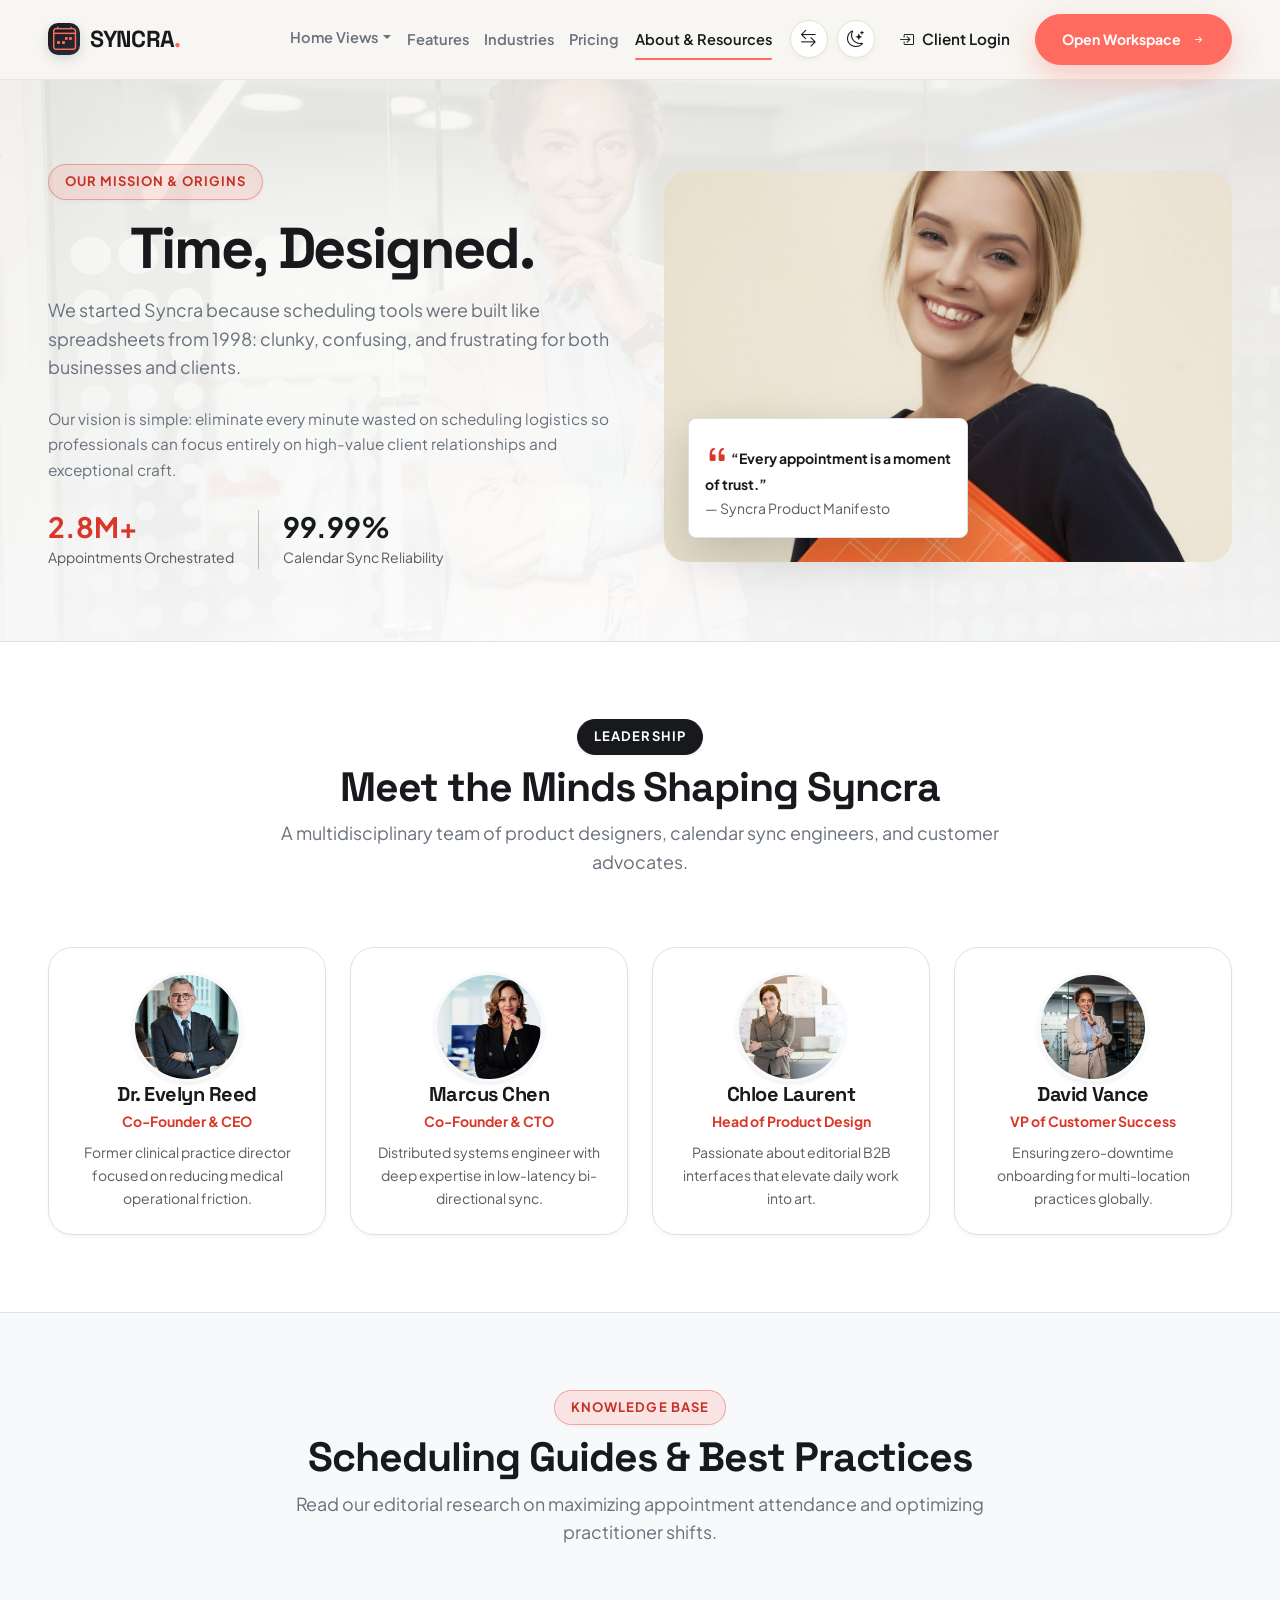
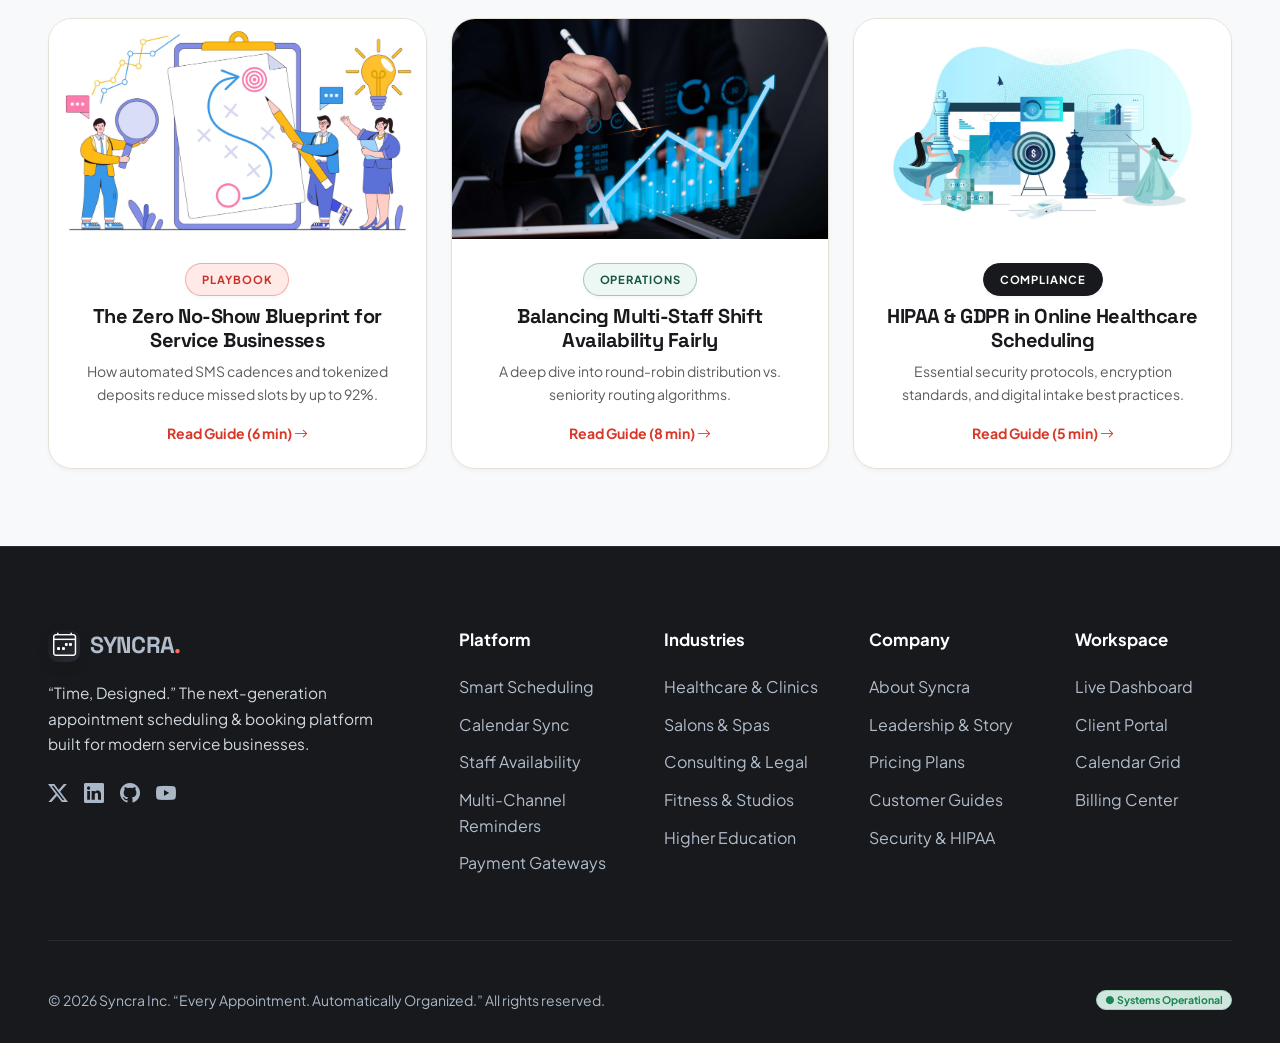
==== commit 8d01ff04: "Fix UI contrast issues, subpage hero backgrounds, auth layout, dashboard night theme, favicon, and 1" ====
--- a/about.html
+++ b/about.html
@@ -6,6 +6,8 @@
   <title>About Us & Resources — Our Story, Leadership & Best Practices | SYNCRA</title>
   <meta name="description" content="Meet the team behind Syncra. Learn how our mission of 'Time, Designed' is transforming appointment management for thousands of businesses worldwide.">
   
+  <!-- Favicon / Fonts -->
+  <link rel="icon" type="image/svg+xml" href="image/favicon.svg">
   <link rel="preconnect" href="https://fonts.googleapis.com">
   <link rel="preconnect" href="https://fonts.gstatic.com" crossorigin>
   <link href="https://fonts.googleapis.com/css2?family=Plus+Jakarta+Sans:wght@300;400;500;600;700;800&family=Space+Grotesk:wght@500;600;700&display=swap" rel="stylesheet">
@@ -19,7 +21,7 @@
 
   <!-- Site Header (<= 1024px: Logo + Hamburger Only) -->
   <header class="site-header">
-    <div class="container-fluid px-3 px-lg-4 px-xl-5 header-container">
+    <div class="container header-container">
       <a href="index.html" class="brand-logo">
         <div class="logo-icon"><i class="bi bi-calendar4-week"></i></div>
         <span>SYNCRA<span class="dot">.</span></span>
@@ -29,7 +31,7 @@
         <nav>
           <ul class="desktop-nav-links">
             <li class="dropdown">
-              <a href="index.html" class="dropdown-toggle" data-bs-toggle="dropdown" aria-expanded="false">
+              <a href="#" class="dropdown-toggle" data-bs-toggle="dropdown" aria-expanded="false">
                 Home Views
               </a>
               <ul class="dropdown-menu shadow border-0 rounded-3 p-2">
@@ -84,26 +86,28 @@
     </div>
 
     <ul class="mobile-nav-list">
-      <li><a href="index.html" class="mobile-nav-link"><span><i class="bi bi-layout-text-window-reverse me-2"></i> Home 1 (Classic)</span><i class="bi bi-chevron-right text-muted"></i></a></li>
+      <li class="mobile-nav-section-title">HOME VIEWS</li>
+      <li><a href="index.html" class="mobile-nav-link"><span><i class="bi bi-layout-text-window-reverse me-2 text-coral"></i> Home 1 (Classic SaaS)</span><i class="bi bi-chevron-right text-muted"></i></a></li>
       <li><a href="home-2.html" class="mobile-nav-link"><span><i class="bi bi-cpu-fill me-2 text-coral"></i> Home 2 (AI Autonomous)</span><span class="badge bg-danger rounded-pill">New</span></a></li>
+      <li class="mobile-nav-section-title">NAVIGATION</li>
       <li><a href="features.html" class="mobile-nav-link"><span><i class="bi bi-stars me-2"></i> Features</span><i class="bi bi-chevron-right text-muted"></i></a></li>
       <li><a href="industries.html" class="mobile-nav-link"><span><i class="bi bi-building me-2"></i> Industries</span><i class="bi bi-chevron-right text-muted"></i></a></li>
-      <li><a href="pricing.html" class="mobile-nav-link"><span><i class="bi bi-tag me-2"></i> Pricing Plans</span><i class="bi bi-chevron-right text-muted"></i></a></li>
+      <li><a href="pricing.html" class="mobile-nav-link"><span><i class="bi bi-tag me-2"></i> Pricing</span><i class="bi bi-chevron-right text-muted"></i></a></li>
       <li><a href="about.html" class="mobile-nav-link active"><span><i class="bi bi-info-circle me-2"></i> About & Resources</span><i class="bi bi-chevron-right text-muted"></i></a></li>
-      <li><a href="login.html" class="mobile-nav-link"><span><i class="bi bi-box-arrow-in-right me-2 text-primary"></i> Client / Staff Login</span><i class="bi bi-chevron-right text-muted"></i></a></li>
-      <li><a href="register.html" class="mobile-nav-link"><span><i class="bi bi-person-plus-fill me-2 text-coral"></i> Register Practice</span><span class="badge bg-success rounded-pill">Free Trial</span></a></li>
-      <li><a href="dashboard.html" class="mobile-nav-link"><span><i class="bi bi-grid-1x2-fill me-2 text-coral"></i> Business Dashboard</span><span class="badge bg-danger rounded-pill">Live App</span></a></li>
     </ul>
 
     <div class="mobile-drawer-actions">
-      <a href="register.html" class="btn-krono-primary w-100 text-center">Start 14-Day Free Trial <i class="bi bi-arrow-right"></i></a>
-      <a href="login.html" class="btn-krono-dark w-100 text-center"><i class="bi bi-box-arrow-in-right"></i> Client Sign In</a>
+      <a href="dashboard.html" class="btn-krono-primary w-100 text-center">Open Workspace <i class="bi bi-arrow-right-short"></i></a>
+      <a href="login.html" class="btn-krono-dark w-100 text-center"><i class="bi bi-box-arrow-in-right"></i> Client Login</a>
+      <div class="text-center mt-2">
+        <small class="text-muted"><i class="bi bi-shield-check text-success"></i> 14-Day Free Trial • No Credit Card</small>
+      </div>
     </div>
   </div>
 
   <!-- Hero Story Header -->
-  <section class="section-py position-relative overflow-hidden" style="background: linear-gradient(180deg, #F7F6F2 0%, #FFFFFF 100%);">
-    <div class="container position-relative" style="z-index: 2;">
+  <section class="subpage-hero hero-about">
+    <div class="container" data-aos="fade-up">
       <div class="row align-items-center g-5">
         <div class="col-lg-6" data-aos="fade-right">
           <div class="badge-tag coral mb-3">Our Mission & Origins</div>
@@ -121,7 +125,7 @@
             </div>
             <div class="vr"></div>
             <div>
-              <div class="h3 fw-bold text-dark mb-0">99.99%</div>
+              <div class="h3 fw-bold mb-0">99.99%</div>
               <small class="text-muted">Calendar Sync Reliability</small>
             </div>
           </div>
@@ -131,7 +135,7 @@
           <div class="position-relative">
             <img src="image/home-hero-concierge.jpg" alt="Syncra Story" class="story-hero-img shadow-xl">
             <div class="position-absolute bottom-0 start-0 m-4 p-3 bg-white rounded-3 shadow-lg border" style="max-width: 280px;">
-              <div class="fw-bold small text-dark"><i class="bi bi-quote text-coral fs-4"></i> “Every appointment is a moment of trust.”</div>
+              <div class="fw-bold small"><i class="bi bi-quote text-coral fs-4"></i> “Every appointment is a moment of trust.”</div>
               <small class="text-muted">— Syncra Product Manifesto</small>
             </div>
           </div>
@@ -252,13 +256,73 @@
   <!-- Footer -->
   <footer class="site-footer">
     <div class="container">
+      <div class="row g-5">
+        <div class="col-lg-4">
+          <a href="index.html" class="brand-logo mb-3 d-inline-flex text-white">
+            <div class="logo-icon bg-coral text-white">
+              <i class="bi bi-calendar4-week"></i>
+            </div>
+            <span>SYNCRA<span class="dot">.</span></span>
+          </a>
+          <p class="text-white-50 pe-lg-4" style="color: #D1D8E0 !important;">
+            “Time, Designed.” The next-generation appointment scheduling & booking platform built for modern service businesses.
+          </p>
+          <div class="d-flex gap-3 text-white-50 mt-3">
+            <a href="#" class="text-white-50" style="color: #A9B7C6 !important;" aria-label="Twitter"><i class="bi bi-twitter-x fs-5"></i></a>
+            <a href="#" class="text-white-50" style="color: #A9B7C6 !important;" aria-label="LinkedIn"><i class="bi bi-linkedin fs-5"></i></a>
+            <a href="#" class="text-white-50" style="color: #A9B7C6 !important;" aria-label="GitHub"><i class="bi bi-github fs-5"></i></a>
+            <a href="#" class="text-white-50" style="color: #A9B7C6 !important;" aria-label="YouTube"><i class="bi bi-youtube fs-5"></i></a>
+          </div>
+        </div>
+
+        <div class="col-6 col-lg-2">
+          <div class="footer-title">Platform</div>
+          <ul class="footer-links">
+            <li><a href="features.html">Smart Scheduling</a></li>
+            <li><a href="features.html">Calendar Sync</a></li>
+            <li><a href="features.html">Staff Availability</a></li>
+            <li><a href="features.html">Multi-Channel Reminders</a></li>
+            <li><a href="features.html">Payment Gateways</a></li>
+          </ul>
+        </div>
+
+        <div class="col-6 col-lg-2">
+          <div class="footer-title">Industries</div>
+          <ul class="footer-links">
+            <li><a href="industries.html">Healthcare & Clinics</a></li>
+            <li><a href="industries.html">Salons & Spas</a></li>
+            <li><a href="industries.html">Consulting & Legal</a></li>
+            <li><a href="industries.html">Fitness & Studios</a></li>
+            <li><a href="industries.html">Higher Education</a></li>
+          </ul>
+        </div>
+
+        <div class="col-6 col-lg-2">
+          <div class="footer-title">Company</div>
+          <ul class="footer-links">
+            <li><a href="about.html">About Syncra</a></li>
+            <li><a href="about.html">Leadership & Story</a></li>
+            <li><a href="pricing.html">Pricing Plans</a></li>
+            <li><a href="about.html">Customer Guides</a></li>
+            <li><a href="about.html">Security & HIPAA</a></li>
+          </ul>
+        </div>
+
+        <div class="col-6 col-lg-2">
+          <div class="footer-title">Workspace</div>
+          <ul class="footer-links">
+            <li><a href="dashboard.html">Live Dashboard</a></li>
+            <li><a href="dashboard.html">Client Portal</a></li>
+            <li><a href="dashboard.html">Calendar Grid</a></li>
+            <li><a href="dashboard.html">Billing Center</a></li>
+          </ul>
+        </div>
+      </div>
+
       <div class="footer-bottom">
-        <div>© 2026 Syncra Inc. “Every Appointment. Automatically Organized.”</div>
-        <div class="d-flex gap-4">
-          <a href="index.html">Home</a>
-          <a href="features.html">Features</a>
-          <a href="pricing.html">Pricing</a>
-          <a href="dashboard.html">Dashboard</a>
+        <div>© 2026 Syncra Inc. “Every Appointment. Automatically Organized.” All rights reserved.</div>
+        <div class="d-flex align-items-center gap-3 mt-2 mt-md-0">
+          <span class="badge bg-success-subtle text-success border border-success-subtle rounded-pill px-2 py-1 small">● Systems Operational</span>
         </div>
       </div>
     </div>
--- a/css/style.css
+++ b/css/style.css
@@ -399,11 +399,13 @@
 [data-theme="dark"] .dropdown-menu {
   background-color: #14171A !important;
   border: 1px solid #2C313A !important;
+  box-shadow: 0 16px 36px rgba(0, 0, 0, 0.4) !important;
 }
 [data-theme="dark"] .dropdown-item {
-  color: #E2E8F0 !important;
-}
-[data-theme="dark"] .dropdown-item:hover {
+  color: #C8D1DC !important;
+}
+[data-theme="dark"] .dropdown-item:hover,
+[data-theme="dark"] .dropdown-item.active {
   background-color: #1F242C !important;
   color: var(--color-coral) !important;
 }
@@ -461,6 +463,8 @@
 
 [dir="rtl"] .dropdown-menu {
   text-align: right;
+  left: auto !important;
+  right: 0 !important;
 }
 [dir="rtl"] .desktop-nav-links,
 [dir="rtl"] .desktop-actions,
@@ -470,6 +474,13 @@
 [dir="rtl"] .desktop-nav-links a.active::after {
   left: auto;
   right: 0;
+}
+[dir="rtl"] .brand-logo {
+  direction: ltr !important;
+}
+[dir="rtl"] .hamburger-toggle {
+  margin-left: 0 !important;
+  margin-right: auto !important;
 }
 [dir="rtl"] .bi-chevron-right::before {
   content: "\f284"; /* chevron-left */
@@ -634,19 +645,28 @@
   box-shadow: var(--shadow-sm);
 }
 .badge-tag.coral {
-  background-color: var(--color-coral-soft);
-  border-color: rgba(255, 107, 95, 0.25);
-  color: var(--color-coral-hover);
+  background-color: rgba(255, 107, 95, 0.14);
+  border-color: rgba(217, 56, 41, 0.35);
+  color: #C83226;
+  font-weight: 700;
 }
 .badge-tag.mint {
   background-color: var(--color-mint-soft);
-  border-color: rgba(185, 222, 209, 0.6);
-  color: var(--color-mint-dark);
+  border-color: rgba(30, 107, 82, 0.35);
+  color: #165641;
+  font-weight: 700;
 }
 .badge-tag.dark {
   background-color: var(--color-ink);
   border-color: var(--color-ink);
-  color: var(--color-ivory);
+  color: #FFFFFF;
+}
+
+.text-coral {
+  color: #D93829 !important;
+}
+[data-theme="dark"] .text-coral {
+  color: #FF6B5F !important;
 }
 
 .badge-pulse {
@@ -814,7 +834,7 @@
   align-items: center;
   justify-content: space-between;
   gap: 1rem;
-  max-width: 1400px;
+  width: 100%;
 }
 
 .brand-logo {
@@ -828,6 +848,7 @@
   letter-spacing: -0.03em;
   white-space: nowrap;
   flex-shrink: 0;
+  direction: ltr !important;
 }
 .brand-logo svg, .brand-logo .logo-icon {
   width: 32px;
@@ -867,16 +888,18 @@
   display: inline-flex;
   align-items: center;
   white-space: nowrap;
+  position: relative;
 }
 .desktop-nav-links a {
   font-size: 0.9125rem;
   font-weight: 600;
   color: var(--color-slate);
   position: relative;
-  padding: 0.35rem 0;
+  padding: 0.4rem 0;
   white-space: nowrap;
   display: inline-flex;
   align-items: center;
+  transition: color var(--transition-fast);
 }
 .desktop-nav-links a:hover,
 .desktop-nav-links a.active {
@@ -891,6 +914,75 @@
   height: 2px;
   background-color: var(--color-coral);
   border-radius: 2px;
+}
+
+/* Desktop Dropdown on Hover & Click */
+.desktop-nav-links .dropdown {
+  position: relative;
+  padding-bottom: 4px;
+}
+.desktop-nav-links .dropdown-toggle::after {
+  display: inline-block;
+  margin-left: 0.38em;
+  vertical-align: 0.18em;
+  content: "";
+  border-top: 0.32em solid currentColor;
+  border-right: 0.32em solid transparent;
+  border-bottom: 0;
+  border-left: 0.32em solid transparent;
+  transition: transform 0.22s cubic-bezier(0.16, 1, 0.3, 1);
+}
+.desktop-nav-links .dropdown:hover .dropdown-toggle::after,
+.desktop-nav-links .dropdown.show .dropdown-toggle::after {
+  transform: rotate(180deg);
+}
+
+.desktop-nav-links .dropdown-menu {
+  position: absolute;
+  top: 100%;
+  left: 0;
+  z-index: 1050;
+  display: block;
+  min-width: 240px;
+  padding: 0.5rem;
+  margin-top: 0.35rem;
+  font-size: 0.9rem;
+  background-color: #FFFFFF;
+  border: 1px solid var(--color-border);
+  border-radius: var(--radius-md);
+  box-shadow: 0 16px 36px rgba(23, 25, 28, 0.12);
+  opacity: 0;
+  visibility: hidden;
+  transform: translateY(8px);
+  transition: opacity 0.22s ease, transform 0.22s cubic-bezier(0.16, 1, 0.3, 1), visibility 0.22s;
+  pointer-events: none;
+}
+.desktop-nav-links .dropdown:hover > .dropdown-menu,
+.desktop-nav-links .dropdown.show > .dropdown-menu,
+.desktop-nav-links .dropdown-menu.show {
+  opacity: 1;
+  visibility: visible;
+  transform: translateY(0);
+  pointer-events: auto;
+}
+.desktop-nav-links .dropdown-item {
+  display: flex;
+  align-items: center;
+  padding: 0.6rem 0.85rem;
+  border-radius: var(--radius-sm);
+  color: var(--color-slate);
+  font-weight: 600;
+  transition: all var(--transition-fast);
+}
+.desktop-nav-links .dropdown-item:hover {
+  background-color: var(--color-coral-soft);
+  color: var(--color-coral-hover) !important;
+  transform: translateX(3px);
+}
+.desktop-nav-links .dropdown-item.active {
+  background-color: rgba(255, 107, 95, 0.12) !important;
+  color: var(--color-coral-hover) !important;
+  font-weight: 700;
 }
 
 .desktop-actions {
@@ -1019,7 +1111,19 @@
   margin: 0;
   display: flex;
   flex-direction: column;
-  gap: 0.75rem;
+  gap: 0.65rem;
+}
+.mobile-nav-section-title {
+  font-size: 0.72rem;
+  font-weight: 800;
+  letter-spacing: 0.08em;
+  color: var(--color-slate);
+  padding: 0.5rem 0.25rem 0.1rem;
+  text-transform: uppercase;
+  list-style: none;
+}
+[data-theme="dark"] .mobile-nav-section-title {
+  color: #8C99A8;
 }
 .mobile-nav-link {
   display: flex;
@@ -1310,13 +1414,26 @@
   border: 1px solid var(--color-border);
   border-radius: var(--radius-lg);
   padding: clamp(1.25rem, 2vw, 1.75rem);
-  text-align: center;
+  text-align: center !important;
   position: relative;
   transition: all var(--transition-normal);
   display: flex;
   flex-direction: column;
+  align-items: center !important;
   height: 100%;
   width: 100%;
+}
+.pipeline-step-card h5 {
+  text-align: center !important;
+  width: 100%;
+}
+.pipeline-step-card p,
+.pipeline-step-card .small {
+  text-align: center !important;
+  margin-left: auto !important;
+  margin-right: auto !important;
+  width: 100%;
+  line-height: 1.5;
 }
 .pipeline-step-card.active-step {
   border-color: var(--color-coral);
@@ -1389,27 +1506,66 @@
   display: flex;
   align-items: center;
   justify-content: space-between;
-  margin-top: 3.5rem;
+  margin-top: 0;
   position: relative;
-}
-@media (max-width: 991px) {
-  .reminder-timeline-horizontal {
-    flex-direction: column;
-    gap: 2rem;
-    align-items: flex-start;
-  }
+  width: 100%;
+  gap: 0.35rem;
 }
 
 .reminder-node {
   background: rgba(255, 255, 255, 0.08);
   border: 1px solid rgba(255, 255, 255, 0.15);
   border-radius: var(--radius-md);
-  padding: 1.5rem;
-  width: 100%;
-  max-width: 210px;
+  padding: 1.25rem 0.85rem;
+  flex: 1 1 0;
+  min-width: 0;
   position: relative;
   transition: all var(--transition-normal);
-}
+  text-align: center !important;
+}
+
+@media (max-width: 1199px) and (min-width: 992px) {
+  .reminder-node {
+    padding: 0.85rem 0.4rem !important;
+  }
+  .reminder-node i {
+    font-size: 1.35rem !important;
+    margin-bottom: 0.25rem !important;
+  }
+  .reminder-node .fs-6 {
+    font-size: 0.8rem !important;
+  }
+  .reminder-node small {
+    font-size: 0.68rem !important;
+    line-height: 1.2;
+    display: block;
+  }
+  .reminder-node-connector {
+    width: 8px !important;
+    margin: 0 !important;
+  }
+}
+
+@media (max-width: 991px) {
+  .reminder-timeline-horizontal {
+    flex-direction: column;
+    gap: 1.25rem;
+    align-items: center !important;
+    justify-content: center !important;
+    text-align: center !important;
+    margin: 2.5rem auto 0 !important;
+    width: 100%;
+    max-width: 380px;
+  }
+  .reminder-node {
+    max-width: 100% !important;
+    margin: 0 auto !important;
+    padding: 1.25rem;
+    flex: initial;
+    width: 100%;
+  }
+}
+
 .reminder-node .fw-bold {
   color: #FFFFFF !important;
 }
@@ -1423,18 +1579,22 @@
   transform: translateY(-4px);
 }
 .reminder-node-connector {
-  flex-grow: 1;
+  flex-grow: 0;
+  width: 14px;
   height: 2px;
   background: linear-gradient(90deg, rgba(255, 107, 95, 0.6), rgba(185, 222, 209, 0.8));
-  margin: 0 1rem;
+  margin: 0 0.15rem;
+  flex-shrink: 0;
 }
 @media (max-width: 991px) {
   .reminder-node-connector {
     width: 2px;
-    height: 30px;
-    margin: 0 0 0 2rem;
-  }
-}
+    height: 24px;
+    margin: 0 auto;
+    flex-grow: 0;
+  }
+}
+
 
 .industry-tab-btn {
   padding: clamp(0.55rem, 1.5vw, 0.75rem) clamp(0.85rem, 2vw, 1.5rem);
@@ -2252,14 +2412,13 @@
    HIGH-CONTRAST LEGIBILITY FOR DARK SECTIONS IN ALL MODES (LIGHT & DARK)
    ========================================================================== */
 
-/* Dark Containers, CTA Sections, and Footer */
+/* Dark Containers, CTA Sections, and Footer (Strictly for dark-background elements) */
 .bg-dark,
 section.bg-dark,
 div.bg-dark,
 .card-krono-dark,
 .reminder-flow-container,
 .grid-sync-board,
-.home2-hero,
 .site-footer,
 section[style*="#17191C"],
 div[style*="#17191C"],
@@ -2358,3 +2517,334 @@
   color: var(--color-coral) !important;
 }
 
+/* Color Utilities */
+.bg-coral {
+  background-color: var(--color-coral) !important;
+  color: #FFFFFF !important;
+}
+.bg-mint {
+  background-color: var(--color-mint) !important;
+  color: #17191C !important;
+}
+.bg-coral-soft {
+  background-color: rgba(255, 107, 95, 0.15) !important;
+}
+.bg-mint-soft {
+  background-color: rgba(185, 222, 209, 0.25) !important;
+}
+
+/* Homepage 2 Hero Stats - High Contrast System */
+.hero-stat-item .hero-stat-val {
+  font-family: var(--font-heading);
+  font-size: 1.35rem;
+  font-weight: 800;
+  color: var(--color-ink) !important;
+  line-height: 1.2;
+}
+.hero-stat-item .hero-stat-val.highlight {
+  color: #D93829 !important;
+}
+.hero-stat-item .hero-stat-lbl {
+  font-size: 0.85rem;
+  font-weight: 600;
+  color: #555F6D !important;
+}
+[data-theme="dark"] .hero-stat-item .hero-stat-val {
+  color: #FFFFFF !important;
+}
+[data-theme="dark"] .hero-stat-item .hero-stat-val.highlight {
+  color: #FF6B5F !important;
+}
+[data-theme="dark"] .hero-stat-item .hero-stat-lbl {
+  color: #9EABB8 !important;
+}
+
+/* Industry Preview Service Slot Buttons High Contrast */
+.industry-service-row .btn-outline-dark,
+.industry-service-row .industry-slot-btn {
+  color: #17191C !important;
+  border-color: #2C3038 !important;
+  background-color: #FFFFFF;
+  font-weight: 700;
+  transition: all var(--transition-fast);
+}
+.industry-service-row .btn-outline-dark:hover,
+.industry-service-row .industry-slot-btn:hover {
+  background-color: var(--color-coral) !important;
+  border-color: var(--color-coral) !important;
+  color: #FFFFFF !important;
+}
+[data-theme="dark"] .industry-service-row .btn-outline-dark,
+[data-theme="dark"] .industry-service-row .industry-slot-btn {
+  color: #FFFFFF !important;
+  border-color: #4A5260 !important;
+  background-color: #242932 !important;
+}
+[data-theme="dark"] .industry-service-row .btn-outline-dark:hover,
+[data-theme="dark"] .industry-service-row .industry-slot-btn:hover {
+  background-color: var(--color-coral) !important;
+  border-color: var(--color-coral) !important;
+  color: #FFFFFF !important;
+}
+[data-theme="dark"] .industry-service-row .text-muted {
+  color: #9EABB8 !important;
+}
+
+[data-theme="dark"] .bg-light {
+  background-color: #181B20 !important;
+  color: #FFFFFF !important;
+  border-color: #2C313A !important;
+}
+[data-theme="dark"] .bg-white {
+  background-color: #14171A !important;
+  color: #FFFFFF !important;
+  border-color: #2C313A !important;
+}
+[data-theme="dark"] .border {
+  border-color: #2C313A !important;
+}
+[data-theme="dark"] .text-dark {
+  color: #FFFFFF !important;
+}
+
+
+/* ==========================================================================
+   SUBPAGE HERO SYSTEM (With Thematic Backgrounds & Dark Mode Support)
+   ========================================================================== */
+.subpage-hero {
+  position: relative;
+  overflow: hidden;
+  padding: 5.5rem 0 4.5rem 0;
+  background-color: var(--color-ivory);
+  background-size: cover;
+  background-position: center;
+  background-repeat: no-repeat;
+  isolation: isolate;
+}
+
+.subpage-hero::before {
+  content: '';
+  position: absolute;
+  inset: 0;
+  background: linear-gradient(180deg, rgba(247, 246, 242, 0.90) 0%, rgba(255, 255, 255, 0.95) 100%);
+  z-index: 1;
+}
+
+[data-theme="dark"] .subpage-hero {
+  background-color: #0A0C0E !important;
+}
+
+[data-theme="dark"] .subpage-hero::before {
+  background: linear-gradient(180deg, rgba(10, 12, 14, 0.88) 0%, rgba(14, 16, 18, 0.96) 100%) !important;
+}
+
+.subpage-hero .container {
+  position: relative;
+  z-index: 2;
+}
+
+.subpage-hero h1,
+.subpage-hero .display-hero {
+  color: var(--color-ink) !important;
+}
+
+[data-theme="dark"] .subpage-hero h1,
+[data-theme="dark"] .subpage-hero .display-hero {
+  color: #FFFFFF !important;
+}
+
+.subpage-hero p,
+.subpage-hero .lead-lg,
+.subpage-hero .lead {
+  color: var(--color-slate) !important;
+}
+
+[data-theme="dark"] .subpage-hero p,
+[data-theme="dark"] .subpage-hero .lead-lg,
+[data-theme="dark"] .subpage-hero .lead {
+  color: #9EABB8 !important;
+}
+
+/* Specific Subpage Hero Backgrounds */
+.subpage-hero.hero-features {
+  background-image: url('../image/pId9KO59uxfD3Ypz4DkhGTQazapDP3q44U0FetWMNlMyT8VX82f51aBZb2ekBY7tmAh5qugUZFXwKGfrR4E2dea3LDqcRh0FVmMAG9x9C6Gho6Z0c4TvArzLtJN-cp7p3uJ2IgpfpKcthkv5CfsaMKNJ2pAxXDCsuGeXf7AsiLeKu9.jpg');
+}
+
+.subpage-hero.hero-industries {
+  background-image: url('../image/home-hero-concierge.jpg');
+}
+
+.subpage-hero.hero-pricing {
+  background-image: url('../image/Article Thumbnails.jpg');
+}
+
+.subpage-hero.hero-about {
+  background-image: url('../image/Leadership Portraits4.jpg');
+}
+
+/* ==========================================================================
+   ACCORDION & BILLING FAQ (Dark Theme High-Contrast Dropdowns)
+   ========================================================================== */
+.accordion-item {
+  background-color: var(--color-surface) !important;
+  border-color: var(--color-border) !important;
+}
+
+.accordion-button {
+  background-color: var(--color-surface) !important;
+  color: var(--color-ink) !important;
+  font-weight: 700;
+}
+
+.accordion-button:not(.collapsed) {
+  background-color: rgba(255, 107, 95, 0.08) !important;
+  color: var(--color-coral) !important;
+  box-shadow: none !important;
+}
+
+.accordion-button::after {
+  transition: transform var(--transition-fast), filter var(--transition-fast);
+}
+
+[data-theme="dark"] .accordion-item {
+  background-color: #14171A !important;
+  border-color: #2C313A !important;
+}
+
+[data-theme="dark"] .accordion-button {
+  background-color: #14171A !important;
+  color: #FFFFFF !important;
+}
+
+[data-theme="dark"] .accordion-button::after {
+  filter: invert(1) grayscale(100%) brightness(200%) !important;
+}
+
+[data-theme="dark"] .accordion-button:not(.collapsed) {
+  background-color: rgba(255, 107, 95, 0.16) !important;
+  color: var(--color-coral) !important;
+}
+
+[data-theme="dark"] .accordion-button:not(.collapsed)::after {
+  filter: invert(53%) sepia(85%) saturate(1450%) hue-rotate(320deg) brightness(102%) contrast(101%) !important;
+}
+
+[data-theme="dark"] .accordion-body {
+  background-color: #14171A !important;
+  color: #9EABB8 !important;
+}
+
+/* ==========================================================================
+   FEATURE PILLAR & INDUSTRY CARDS (Orderly Left-Aligned Content)
+   ========================================================================== */
+.feature-pillar-card,
+.industry-detail-card,
+.card-krono.text-start,
+.card-krono-dark.text-start {
+  text-align: left !important;
+  align-items: flex-start !important;
+}
+
+.feature-pillar-card h1, .feature-pillar-card h2, .feature-pillar-card h3, .feature-pillar-card h4, .feature-pillar-card h5, .feature-pillar-card h6,
+.industry-detail-card h1, .industry-detail-card h2, .industry-detail-card h3, .industry-detail-card h4, .industry-detail-card h5, .industry-detail-card h6,
+.card-krono.text-start h1, .card-krono.text-start h2, .card-krono.text-start h3, .card-krono.text-start h4, .card-krono.text-start h5, .card-krono.text-start h6 {
+  text-align: left !important;
+  width: auto !important;
+}
+
+.feature-pillar-card p,
+.industry-detail-card p,
+.card-krono.text-start p {
+  text-align: left !important;
+  margin-left: 0 !important;
+  margin-right: 0 !important;
+}
+
+.feature-pillar-card .badge-tag,
+.industry-detail-card .badge-tag,
+.card-krono.text-start .badge-tag {
+  align-self: flex-start !important;
+  margin-left: 0 !important;
+  margin-right: 0 !important;
+}
+
+.feature-pillar-card .btn-krono-primary,
+.feature-pillar-card .btn-krono-dark,
+.industry-detail-card .btn-krono-primary,
+.industry-detail-card .btn-krono-dark,
+.card-krono.text-start .btn-krono-primary,
+.card-krono.text-start .btn-krono-dark {
+  align-self: flex-start !important;
+  margin-left: 0 !important;
+  margin-right: 0 !important;
+}
+
+.feature-pillar-card ul,
+.industry-detail-card ul {
+  text-align: left !important;
+}
+
+.feature-pillar-card ul li,
+.industry-detail-card ul li {
+  display: flex !important;
+  align-items: flex-start !important;
+  gap: 0.5rem;
+  text-align: left !important;
+}
+
+.feature-pillar-card ul li i,
+.industry-detail-card ul li i {
+  flex-shrink: 0;
+  margin-top: 3px;
+}
+
+/* ==========================================================================
+   MOBILE & VIEWPORT RESPONSIVENESS (360px & Small Devices)
+   ========================================================================== */
+@media (max-width: 480px) {
+  .card-krono-dark.p-4,
+  .card-krono-dark.p-lg-5,
+  .card-krono-dark {
+    padding: 1.25rem 1rem !important;
+  }
+  
+  .card-krono-dark .btn-krono-primary,
+  .card-krono .btn-krono-primary {
+    font-size: 0.875rem !important;
+    padding: 0.75rem 0.75rem !important;
+    white-space: normal !important;
+    line-height: 1.3 !important;
+    word-break: break-word !important;
+  }
+
+  .auth-card,
+  .register-card {
+    padding: 1.75rem 1.25rem !important;
+  }
+}
+
+/* Password Eye Toggle & Social SSO */
+.password-toggle-btn {
+  cursor: pointer;
+  background: transparent;
+  border-left: none;
+  color: var(--color-slate);
+}
+.password-toggle-btn:hover {
+  color: var(--color-coral);
+}
+[data-theme="dark"] .password-toggle-btn {
+  color: #9EABB8;
+}
+.social-sso-grid {
+  display: grid;
+  grid-template-columns: repeat(3, 1fr);
+  gap: 0.75rem;
+}
+@media (max-width: 480px) {
+  .social-sso-grid {
+    grid-template-columns: 1fr;
+  }
+}
+
+
